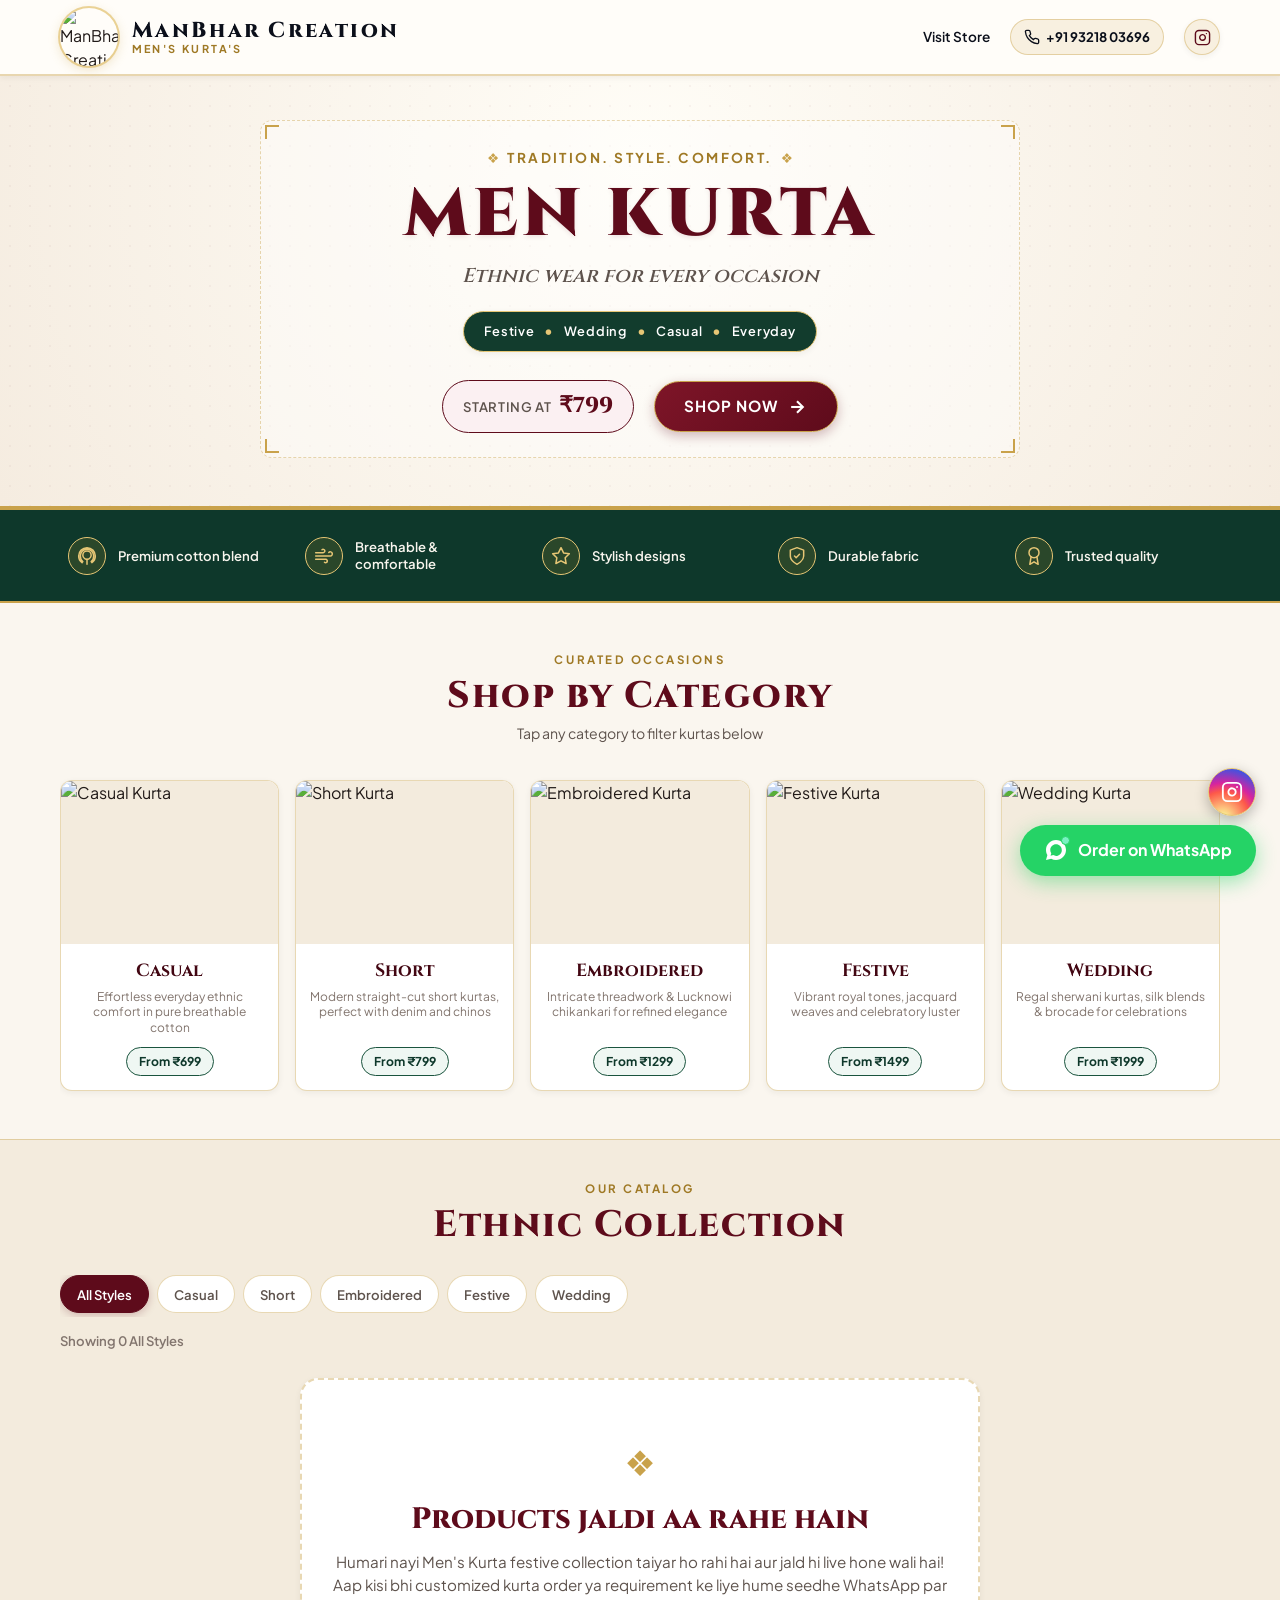
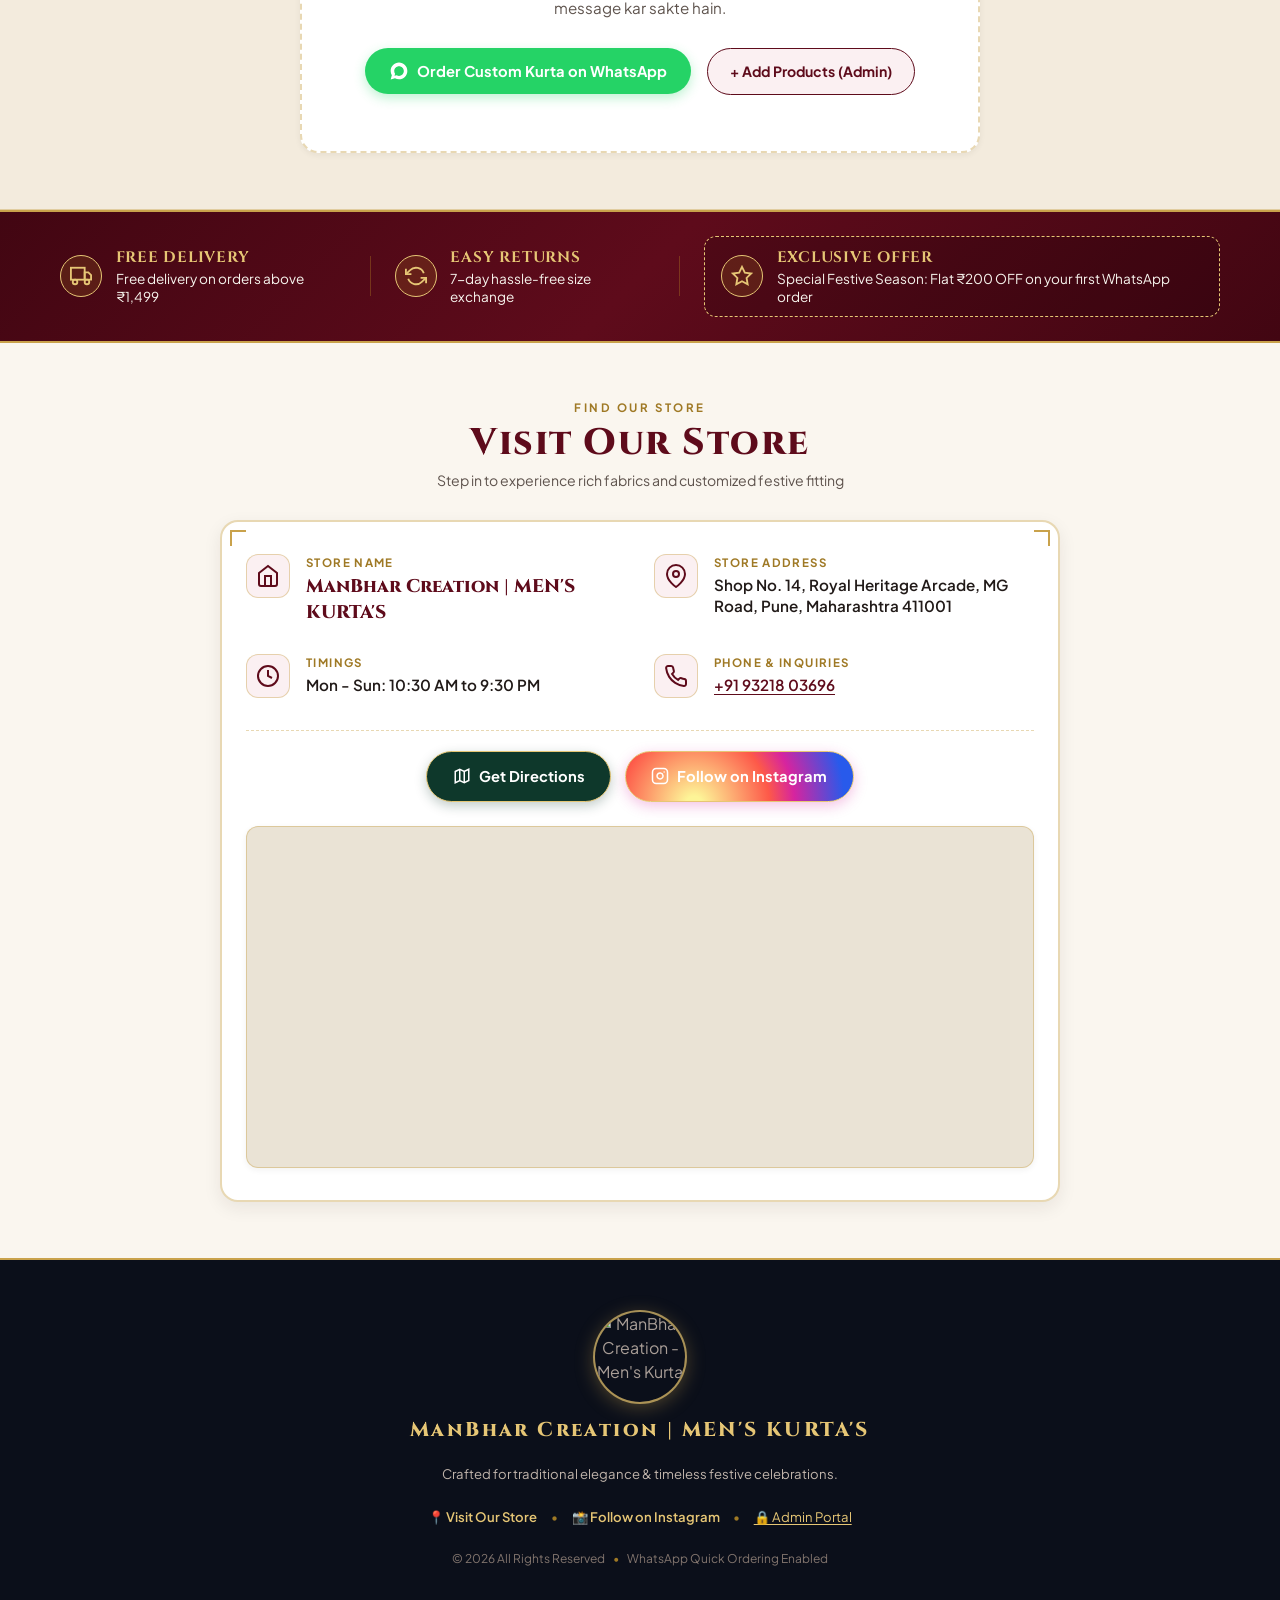
==== index.html @ 638886fd "Add files via upload" ====
<!DOCTYPE html>
<html lang="en">
<head>
  <meta charset="UTF-8">
  <meta name="viewport" content="width=device-width, initial-scale=1.0, maximum-scale=5.0">
  <meta name="description" content="Premium Men's Kurta & Ethnic Wear - Tradition, Style, and Comfort for festive, wedding, and casual occasions.">
  <meta name="theme-color" content="#0B0F1A">
  <title>ManBhar Creation | Men's Kurta's</title>

  <!-- Favicons -->
  <link rel="icon" type="image/png" sizes="32x32" href="assets/favicon-32x32.png">
  <link rel="icon" type="image/png" sizes="16x16" href="assets/favicon-16x16.png">
  <link rel="apple-touch-icon" sizes="180x180" href="assets/apple-touch-icon.png">
  <link rel="manifest" href="assets/site.webmanifest">

  <!-- Open Graph / WhatsApp / Facebook Share Preview -->
  <meta property="og:type" content="website">
  <meta property="og:title" content="ManBhar Creation | Men's Kurta's">
  <meta property="og:description" content="Premium Men's Kurta & Ethnic Wear Studio. Tradition, Style, and Comfort for festive, wedding, and casual celebrations. Direct WhatsApp Ordering!">
  <meta property="og:image" content="assets/og-image.jpg">
  <meta property="og:image:type" content="image/jpeg">
  <meta property="og:image:width" content="1200">
  <meta property="og:image:height" content="630">

  <!-- Twitter Card -->
  <meta name="twitter:card" content="summary_large_image">
  <meta name="twitter:title" content="ManBhar Creation | Men's Kurta's">
  <meta name="twitter:description" content="Premium Men's Kurta & Ethnic Wear Studio. Direct WhatsApp Ordering!">
  <meta name="twitter:image" content="assets/og-image.jpg">

  <!-- Google Fonts: Royal serif for headings, modern clean sans for body -->
  <link rel="preconnect" href="https://fonts.googleapis.com">
  <link rel="preconnect" href="https://fonts.gstatic.com" crossorigin>
  <link href="https://fonts.googleapis.com/css2?family=Cinzel:wght@600;700;800;900&family=Plus+Jakarta+Sans:wght@400;500;600;700&family=Rozha+One&display=swap" rel="stylesheet">

  <!-- Supabase Client SDK -->
  <script src="https://cdn.jsdelivr.net/npm/@supabase/supabase-js@2"></script>

  <link rel="stylesheet" href="style.css">
</head>
<body>

  <!-- TOP BRAND NAV BAR -->
  <header class="site-header" id="siteHeader">
    <div class="header-inner container">
      <a href="#" class="brand-identity" aria-label="ManBhar Creation - Men's Kurta Homepage">
        <picture class="brand-logo-picture">
          <source srcset="assets/logo@2x.png 2x, assets/logo.png 1x" type="image/png">
          <img 
            src="assets/logo.png" 
            srcset="assets/logo.png 1x, assets/logo@2x.png 2x" 
            alt="ManBhar Creation - Men's Kurta" 
            width="58" 
            height="58" 
            class="brand-logo header-logo" 
            loading="eager" 
          />
        </picture>
        <div class="brand-text-wrap">
          <span class="brand-title" id="navShopName">MANBHAR CREATION</span>
          <span class="brand-subtitle" id="navSubtitle">MEN'S KURTA'S</span>
        </div>
      </a>
      <div class="header-actions">
        <a id="headerVisitStoreBtn" href="https://maps.app.goo.gl/jEg8beEL2Htdr6rZ9" target="_blank" rel="noopener noreferrer" class="header-link">Visit Store</a>
        <a id="headerCallBtn" href="tel:+919321803696" class="header-btn-phone" aria-label="Call Store">
          <svg width="16" height="16" viewBox="0 0 24 24" fill="none" stroke="currentColor" stroke-width="2"><path d="M22 16.92v3a2 2 0 0 1-2.18 2 19.79 19.79 0 0 1-8.63-3.07 19.5 19.5 0 0 1-6-6 19.79 19.79 0 0 1-3.07-8.67A2 2 0 0 1 4.11 2h3a2 2 0 0 1 2 1.72 12.84 12.84 0 0 0 .7 2.81 2 2 0 0 1-.45 2.11L8.09 9.91a16 16 0 0 0 6 6l1.27-1.27a2 2 0 0 1 2.11-.45 12.84 12.84 0 0 0 2.81.7A2 2 0 0 1 22 16.92z"></path></svg>
          <span class="hide-mobile" id="navPhone">+91 93218 03696</span>
        </a>
        <a id="headerInstagramBtn" href="https://www.instagram.com/manbhar_creation" target="_blank" rel="noopener noreferrer" class="header-btn-social" aria-label="Follow ManBhar Creation on Instagram" title="Follow on Instagram">
          <svg width="17" height="17" viewBox="0 0 24 24" fill="none" stroke="currentColor" stroke-width="2" stroke-linecap="round" stroke-linejoin="round">
            <rect x="2" y="2" width="20" height="20" rx="5" ry="5"></rect>
            <path d="M16 11.37A4 4 0 1 1 12.63 8 4 4 0 0 1 16 11.37z"></path>
            <line x1="17.5" y1="6.5" x2="17.51" y2="6.5"></line>
          </svg>
        </a>
      </div>
    </div>
  </header>

  <main>
    <!-- 1. HERO SECTION -->
    <section class="hero-section" id="heroSection">
      <div class="hero-backdrop" id="heroBackdrop"></div>
      <div class="container hero-container">
        
        <div class="hero-badge-top">
          <span class="gold-ornament">❖</span>
          <span class="hero-tagline" id="heroTagline">Tradition. Style. Comfort.</span>
          <span class="gold-ornament">❖</span>
        </div>

        <h1 class="hero-title" id="heroTitle">MEN KURTA</h1>
        <p class="hero-subtitle" id="heroSubtitle">Ethnic wear for every occasion</p>

        <!-- Green strip -->
        <div class="hero-green-strip" id="heroOccasionsStrip">
          <span>Festive</span>
          <span class="bullet">•</span>
          <span>Wedding</span>
          <span class="bullet">•</span>
          <span>Casual</span>
          <span class="bullet">•</span>
          <span>Everyday</span>
        </div>

        <!-- Price Badge & CTA -->
        <div class="hero-cta-wrapper">
          <div class="price-pill-badge" id="heroBadge">
            <span class="badge-label">Starting at</span>
            <span class="badge-price" id="heroStartingPriceDisplay">₹799</span>
          </div>

          <a href="#products" class="btn-shop-now" id="heroCtaBtn">
            <span id="heroCtaBtnText">Shop Now</span>
            <svg width="20" height="20" viewBox="0 0 24 24" fill="none" stroke="currentColor" stroke-width="2.5"><line x1="5" y1="12" x2="19" y2="12"></line><polyline points="12 5 19 12 12 19"></polyline></svg>
          </a>
        </div>

        <!-- Subtle festive corner patterns -->
        <div class="hero-corner hero-corner-tl"></div>
        <div class="hero-corner hero-corner-tr"></div>
        <div class="hero-corner hero-corner-bl"></div>
        <div class="hero-corner hero-corner-br"></div>
      </div>
    </section>

    <!-- 2. TRUST STRIP (Dark green, 5 icons with short text) -->
    <section class="trust-strip">
      <div class="container trust-container" id="trustStripContainer">
        
        <div class="trust-item">
          <div class="trust-icon-box">
            <!-- Cotton blend icon -->
            <svg viewBox="0 0 24 24" fill="none" stroke="currentColor" stroke-width="1.8" stroke-linecap="round" stroke-linejoin="round">
              <path d="M12 2C6.48 2 2 6.48 2 12c0 3.31 1.61 6.24 4.09 8.04l.91-1.39C5.07 17.26 4 14.77 4 12c0-4.41 3.59-8 8-8s8 3.59 8 8c0 2.77-1.07 5.26-3 6.65l.91 1.39C20.39 18.24 22 15.31 22 12c0-5.52-4.48-10-10-10z"/>
              <path d="M12 6c-2.76 0-5 2.24-5 5 0 1.63.78 3.08 2 4 .5.38 1.13.67 1.8.84.4.1.8.16 1.2.16s.8-.06 1.2-.16c.67-.17 1.3-.46 1.8-.84 1.22-.92 2-2.37 2-4 0-2.76-2.24-5-5-5z"/>
              <path d="M12 16v6"/>
            </svg>
          </div>
          <span class="trust-text">Premium cotton blend</span>
        </div>

        <div class="trust-item">
          <div class="trust-icon-box">
            <!-- Breathable icon -->
            <svg viewBox="0 0 24 24" fill="none" stroke="currentColor" stroke-width="1.8" stroke-linecap="round" stroke-linejoin="round">
              <path d="M9.59 4.59A2 2 0 1 1 11 8H2m10.59 11.41A2 2 0 1 0 14 16H2m15.73-8.27A2.5 2.5 0 1 1 19.5 12H2"/>
            </svg>
          </div>
          <span class="trust-text">Breathable & comfortable</span>
        </div>

        <div class="trust-item">
          <div class="trust-icon-box">
            <!-- Stylish designs icon -->
            <svg viewBox="0 0 24 24" fill="none" stroke="currentColor" stroke-width="1.8" stroke-linecap="round" stroke-linejoin="round">
              <polygon points="12 2 15.09 8.26 22 9.27 17 14.14 18.18 21.02 12 17.77 5.82 21.02 7 14.14 2 9.27 8.91 8.26 12 2"></polygon>
            </svg>
          </div>
          <span class="trust-text">Stylish designs</span>
        </div>

        <div class="trust-item">
          <div class="trust-icon-box">
            <!-- Durable fabric icon -->
            <svg viewBox="0 0 24 24" fill="none" stroke="currentColor" stroke-width="1.8" stroke-linecap="round" stroke-linejoin="round">
              <path d="M12 22s8-4 8-10V5l-8-3-8 3v7c0 6 8 10 8 10z"></path>
              <polyline points="9 12 11 14 15 10"></polyline>
            </svg>
          </div>
          <span class="trust-text">Durable fabric</span>
        </div>

        <div class="trust-item">
          <div class="trust-icon-box">
            <!-- Trusted quality icon -->
            <svg viewBox="0 0 24 24" fill="none" stroke="currentColor" stroke-width="1.8" stroke-linecap="round" stroke-linejoin="round">
              <circle cx="12" cy="8" r="6"></circle>
              <path d="M15.477 12.89 17 22l-5-3-5 3 1.523-9.11"></path>
            </svg>
          </div>
          <span class="trust-text">Trusted quality</span>
        </div>

      </div>
    </section>

    <!-- 3. CATEGORY CARDS SECTION -->
    <section class="categories-section" id="categories">
      <div class="container">
        
        <div class="section-header">
          <span class="section-eyebrow">CURATED OCCASIONS</span>
          <h2 class="section-title">Shop by Category</h2>
          <p class="section-hint">Tap any category to filter kurtas below</p>
        </div>

        <!-- Scrollable cards container (mobile scroll-snap) -->
        <div class="categories-scroll-wrapper">
          <div class="categories-track" id="categoriesContainer">
            <!-- Rendered dynamically from SHOP_CONFIG.categories in app.js -->
          </div>
        </div>

        <!-- Scroll hint for small screens -->
        <div class="scroll-indicator-wrap hide-desktop">
          <span class="scroll-dot active"></span>
          <span class="scroll-dot"></span>
          <span class="scroll-dot"></span>
          <span class="scroll-hint-text">← Swipe to explore categories →</span>
        </div>

      </div>
    </section>

    <!-- 4. PRODUCT GRID SECTION -->
    <section class="products-section" id="products">
      <div class="container">
        
        <div class="section-header">
          <span class="section-eyebrow">OUR CATALOG</span>
          <h2 class="section-title">Ethnic Collection</h2>
        </div>

        <!-- Filter bar with active category indicator and reset button -->
        <div class="filter-controls-bar">
          <div class="filter-pill-list" id="categoryFilterPills">
            <button class="filter-pill active" data-category="all">All Styles</button>
            <button class="filter-pill" data-category="casual">Casual</button>
            <button class="filter-pill" data-category="short">Short</button>
            <button class="filter-pill" data-category="embroidered">Embroidered</button>
            <button class="filter-pill" data-category="festive">Festive</button>
            <button class="filter-pill" data-category="wedding">Wedding</button>
          </div>
          
          <div class="filter-status-row">
            <span class="filter-count" id="productCount">Showing 8 styles</span>
            <button class="btn-clear-filter" id="clearFilterBtn" style="display: none;">
              <span>Clear Filter</span>
              <svg width="14" height="14" viewBox="0 0 24 24" fill="none" stroke="currentColor" stroke-width="2"><line x1="18" y1="6" x2="6" y2="18"></line><line x1="6" y1="6" x2="18" y2="18"></line></svg>
            </button>
          </div>
        </div>

        <!-- Product Grid -->
        <div class="products-grid" id="productsGrid">
          <!-- Rendered dynamically from SHOP_CONFIG.products in app.js -->
        </div>

      </div>
    </section>

    <!-- 5. OFFER STRIP (Deep Maroon) -->
    <section class="offer-strip">
      <div class="container offer-container">
        <div class="offer-item">
          <div class="offer-icon">
            <svg width="22" height="22" viewBox="0 0 24 24" fill="none" stroke="currentColor" stroke-width="2"><rect x="1" y="3" width="15" height="13"></rect><polygon points="16 8 20 8 23 11 23 16 16 16 16 8"></polygon><circle cx="5.5" cy="18.5" r="2.5"></circle><circle cx="18.5" cy="18.5" r="2.5"></circle></svg>
          </div>
          <div class="offer-content">
            <span class="offer-title">Free Delivery</span>
            <span class="offer-desc" id="offerFreeDelivery">On selected orders</span>
          </div>
        </div>

        <div class="offer-divider"></div>

        <div class="offer-item">
          <div class="offer-icon">
            <svg width="22" height="22" viewBox="0 0 24 24" fill="none" stroke="currentColor" stroke-width="2"><polyline points="1 4 1 10 7 10"></polyline><polyline points="23 20 23 14 17 14"></polyline><path d="M20.49 9A9 9 0 0 0 5.64 5.64L1 10m22 4l-4.64 4.36A9 9 0 0 1 3.51 15"></path></svg>
          </div>
          <div class="offer-content">
            <span class="offer-title">Easy Returns</span>
            <span class="offer-desc" id="offerEasyReturns">7-day hassle-free exchange</span>
          </div>
        </div>

        <div class="offer-divider"></div>

        <div class="offer-item offer-custom-pill">
          <div class="offer-icon">
            <svg width="22" height="22" viewBox="0 0 24 24" fill="none" stroke="currentColor" stroke-width="2"><polygon points="12 2 15.09 8.26 22 9.27 17 14.14 18.18 21.02 12 17.77 5.82 21.02 7 14.14 2 9.27 8.91 8.26 12 2"></polygon></svg>
          </div>
          <div class="offer-content">
            <span class="offer-title">Exclusive Offer</span>
            <span class="offer-desc" id="offerCustom">Flat ₹200 OFF on your first WhatsApp order</span>
          </div>
        </div>
      </div>
    </section>

    <!-- 6. VISIT US / FIND OUR STORE SECTION -->
    <section class="visit-section" id="visit">
      <div class="container">
        
        <div class="section-header">
          <span class="section-eyebrow">FIND OUR STORE</span>
          <h2 class="section-title">Visit Our Store</h2>
          <p class="section-hint">Step in to experience rich fabrics and customized festive fitting</p>
        </div>

        <div class="visit-card">
          <div class="visit-header-pattern">
            <div class="pattern-corner top-left"></div>
            <div class="pattern-corner top-right"></div>
          </div>

          <div class="visit-grid">
            <div class="visit-detail-item" id="visitShopNameItem">
              <div class="visit-icon">
                <svg width="24" height="24" viewBox="0 0 24 24" fill="none" stroke="currentColor" stroke-width="2"><path d="M3 9l9-7 9 7v11a2 2 0 0 1-2 2H5a2 2 0 0 1-2-2z"></path><polyline points="9 22 9 12 15 12 15 22"></polyline></svg>
              </div>
              <div class="visit-info">
                <span class="visit-label">Store Name</span>
                <span class="visit-val highlight" id="visitShopName">ManBhar Creation | Men's Kurta's</span>
              </div>
            </div>

            <div class="visit-detail-item" id="visitAddressItem">
              <div class="visit-icon">
                <svg width="24" height="24" viewBox="0 0 24 24" fill="none" stroke="currentColor" stroke-width="2"><path d="M21 10c0 7-9 13-9 13s-9-6-9-13a9 9 0 0 1 18 0z"></path><circle cx="12" cy="10" r="3"></circle></svg>
              </div>
              <div class="visit-info">
                <span class="visit-label">Store Address</span>
                <span class="visit-val" id="visitAddress">Shop No. 14, Royal Heritage Arcade, MG Road, Pune, Maharashtra 411001</span>
              </div>
            </div>

            <div class="visit-detail-item" id="visitTimingsItem">
              <div class="visit-icon">
                <svg width="24" height="24" viewBox="0 0 24 24" fill="none" stroke="currentColor" stroke-width="2"><circle cx="12" cy="12" r="10"></circle><polyline points="12 6 12 12 16 14"></polyline></svg>
              </div>
              <div class="visit-info">
                <span class="visit-label">Timings</span>
                <span class="visit-val" id="visitTimings">Mon - Sun: 10:30 AM to 9:30 PM</span>
              </div>
            </div>

            <div class="visit-detail-item" id="visitPhoneItem">
              <div class="visit-icon">
                <svg width="24" height="24" viewBox="0 0 24 24" fill="none" stroke="currentColor" stroke-width="2"><path d="M22 16.92v3a2 2 0 0 1-2.18 2 19.79 19.79 0 0 1-8.63-3.07 19.5 19.5 0 0 1-6-6 19.79 19.79 0 0 1-3.07-8.67A2 2 0 0 1 4.11 2h3a2 2 0 0 1 2 1.72 12.84 12.84 0 0 0 .7 2.81 2 2 0 0 1-.45 2.11L8.09 9.91a16 16 0 0 0 6 6l1.27-1.27a2 2 0 0 1 2.11-.45 12.84 12.84 0 0 0 2.81.7A2 2 0 0 1 22 16.92z"></path></svg>
              </div>
              <div class="visit-info">
                <span class="visit-label">Phone & Inquiries</span>
                <a href="tel:+919321803696" class="visit-val phone-link" id="visitPhone">+91 93218 03696</a>
              </div>
            </div>
          </div>

          <!-- Action Buttons: Get Directions & Follow on Instagram -->
          <div class="visit-actions">
            <a href="https://maps.app.goo.gl/jEg8beEL2Htdr6rZ9" target="_blank" rel="noopener noreferrer" class="btn-maps" id="visitMapsBtn">
              <svg width="18" height="18" viewBox="0 0 24 24" fill="none" stroke="currentColor" stroke-width="2"><polygon points="3 6 9 3 15 6 21 3 21 18 15 21 9 18 3 21"></polygon><line x1="9" y1="3" x2="9" y2="18"></line><line x1="15" y1="6" x2="15" y2="21"></line></svg>
              <span>Get Directions</span>
            </a>

            <a href="https://www.instagram.com/manbhar_creation" target="_blank" rel="noopener noreferrer" class="btn-instagram" id="visitInstagramBtn">
              <svg width="18" height="18" viewBox="0 0 24 24" fill="none" stroke="currentColor" stroke-width="2" stroke-linecap="round" stroke-linejoin="round">
                <rect x="2" y="2" width="20" height="20" rx="5" ry="5"></rect>
                <path d="M16 11.37A4 4 0 1 1 12.63 8 4 4 0 0 1 16 11.37z"></path>
                <line x1="17.5" y1="6.5" x2="17.51" y2="6.5"></line>
              </svg>
              <span>Follow on Instagram</span>
            </a>
          </div>

          <!-- Embedded Google Map -->
          <div class="visit-map-wrapper" id="visitMapContainer">
            <iframe 
              id="visitMapIframe" 
              class="visit-map-iframe" 
              src="https://maps.google.com/maps?q=Shop%20No.%2014%2C%20Royal%20Heritage%20Arcade%2C%20MG%20Road%2C%20Pune%2C%20Maharashtra%20411001&t=&z=15&ie=UTF8&iwloc=&output=embed" 
              width="100%" 
              height="320" 
              style="border:0;" 
              allowfullscreen="" 
              loading="lazy" 
              referrerpolicy="no-referrer-when-downgrade"
              title="ManBhar Creation Store Location Map"
            ></iframe>
          </div>

        </div>

      </div>
    </section>
  </main>

  <!-- FOOTER -->
  <footer class="site-footer">
    <div class="container footer-content">
      <div class="footer-brand-wrap">
        <picture class="footer-logo-picture">
          <source srcset="assets/logo@2x.png 2x, assets/logo.png 1x" type="image/png">
          <img 
            src="assets/logo.png" 
            srcset="assets/logo.png 1x, assets/logo@2x.png 2x" 
            alt="ManBhar Creation - Men's Kurta" 
            width="90" 
            height="90" 
            class="brand-logo footer-logo" 
            loading="lazy" 
          />
        </picture>
        <span class="footer-shop-name" id="footerShopName">ManBhar Creation | Men's Kurta's</span>
      </div>
      <p class="footer-note" id="footerTagline">Crafted for traditional elegance & timeless festive celebrations.</p>
      
      <!-- Footer Quick Action Links -->
      <div class="footer-links-row">
        <a id="footerMapsLink" href="https://maps.app.goo.gl/jEg8beEL2Htdr6rZ9" target="_blank" rel="noopener noreferrer" class="footer-action-link">📍 Visit Our Store</a>
        <span class="footer-sep" id="footerSep1">•</span>
        <a id="footerInstagramLink" href="https://www.instagram.com/manbhar_creation" target="_blank" rel="noopener noreferrer" class="footer-action-link">📸 Follow on Instagram</a>
        <span class="footer-sep" id="footerSep2">•</span>
        <a href="admin.html" class="footer-admin-link">🔒 Admin Portal</a>
      </div>

      <div class="footer-bottom-line">
        <span>© <span id="currentYear">2026</span> All Rights Reserved</span>
        <span class="footer-sep">•</span>
        <span>WhatsApp Quick Ordering Enabled</span>
      </div>
    </div>
  </footer>

  <!-- MULTIPLE PHOTOS LIGHTBOX MODAL -->
  <div id="productLightbox" class="lightbox-overlay" aria-hidden="true" style="display: none;">
    <div class="lightbox-dialog">
      <button type="button" class="btn-lightbox-close" id="lightboxCloseBtn" aria-label="Close Lightbox">✕</button>
      
      <div class="lightbox-slider">
        <button type="button" class="lightbox-nav-btn prev" id="lightboxPrevBtn" aria-label="Previous Photo">❮</button>
        <div class="lightbox-img-wrap">
          <img src="" alt="Product Photo" id="lightboxImg" class="lightbox-img">
        </div>
        <button type="button" class="lightbox-nav-btn next" id="lightboxNextBtn" aria-label="Next Photo">❯</button>
      </div>

      <div class="lightbox-footer">
        <div class="lightbox-info">
          <h4 id="lightboxTitle" class="lightbox-title"></h4>
          <span id="lightboxPrice" class="lightbox-price"></span>
        </div>
        <div class="lightbox-counter" id="lightboxCounter">1 / 1</div>
      </div>

      <!-- Thumbnail Strip -->
      <div class="lightbox-thumbs-strip" id="lightboxThumbs"></div>
    </div>
  </div>

  <!-- FLOATING INSTAGRAM BUTTON (Positioned cleanly above WhatsApp on mobile & desktop) -->
  <a 
    href="https://www.instagram.com/manbhar_creation" 
    target="_blank" 
    rel="noopener noreferrer" 
    class="floating-instagram-btn" 
    id="floatingInstagramBtn" 
    aria-label="Follow ManBhar Creation on Instagram"
    title="Follow on Instagram"
  >
    <svg width="22" height="22" viewBox="0 0 24 24" fill="none" stroke="currentColor" stroke-width="2" stroke-linecap="round" stroke-linejoin="round">
      <rect x="2" y="2" width="20" height="20" rx="5" ry="5"></rect>
      <path d="M16 11.37A4 4 0 1 1 12.63 8 4 4 0 0 1 16 11.37z"></path>
      <line x1="17.5" y1="6.5" x2="17.51" y2="6.5"></line>
    </svg>
  </a>

  <!-- 7. STICKY "WHATSAPP" BUTTON AT BOTTOM ON MOBILE & DESKTOP FLOATER -->
  <div class="sticky-whatsapp-bar" id="stickyWhatsAppBar">
    <a href="#" class="sticky-whatsapp-btn" id="stickyWhatsAppBtn" target="_blank" rel="noopener noreferrer">
      <div class="whatsapp-icon-wrap">
        <svg viewBox="0 0 24 24" width="24" height="24" fill="currentColor">
          <path d="M12.031 6.172c-3.181 0-5.767 2.586-5.768 5.766-.001 1.298.38 2.27 1.019 3.287l-.711 2.598 2.669-.699c.969.529 1.836.78 2.791.78 3.181 0 5.767-2.586 5.768-5.766 0-3.18-2.587-5.766-5.768-5.766zm9.969 5.766c0 5.514-4.486 10-10 10-1.742 0-3.376-.447-4.802-1.229l-5.198 1.362 1.385-5.064c-.878-1.493-1.385-3.235-1.385-5.069 0-5.514 4.486-10 10-10s10 4.486 10 10z"/>
        </svg>
        <span class="online-indicator"></span>
      </div>
      <span class="whatsapp-label">Order on WhatsApp</span>
    </a>
  </div>

  <script src="app.js"></script>
</body>
</html>
---- style.css ----
/* ==========================================================================
   VIRAASAT - Premium Men's Kurta & Ethnic Wear
   Theme: Cream background, Royal Maroon headings, Dark Green bars, Gold accents
   ========================================================================== */

:root {
  /* Brand Palette from Logo */
  --brand-black: #0B0F1A;
  --brand-navy-dark: #070A12;
  --brand-navy-card: #121826;

  --gold-primary: #C9A24B;
  --gold-light: #E6C675;
  --gold-dark: #9F7925;
  --gold-tint: rgba(201, 162, 75, 0.14);
  --gold-border: rgba(201, 162, 75, 0.42);
  --gold-glow: rgba(201, 162, 75, 0.32);
  --gold-gradient: linear-gradient(135deg, #E6C675 0%, #C9A24B 50%, #9F7925 100%);

  /* Color Palette */
  --bg-cream: #FAF6EF;
  --bg-cream-light: #FFFDF9;
  --bg-cream-tint: #F3EBDD;
  --bg-card: #FFFFFF;
  
  --maroon-deep: #5E0B1B;
  --maroon-dark: #420612;
  --maroon-light: #7E1528;
  --maroon-surface: #FBF0F2;

  --green-dark: #0E382B;
  --green-bar: #123C2D;
  --green-light: #1A543E;
  --green-surface: #EFF7F3;

  --text-primary: #211A18;
  --text-secondary: #5E534D;
  --text-muted: #82756E;
  --text-inverse: #FFFFFF;

  --whatsapp-color: #25D366;
  --whatsapp-dark: #128C7E;

  /* Typography */
  --font-serif: 'Cinzel', 'Playfair Display', Georgia, serif;
  --font-accent: 'Rozha One', 'Cinzel', serif;
  --font-sans: 'Plus Jakarta Sans', system-ui, -apple-system, BlinkMacSystemFont, 'Segoe UI', Roboto, sans-serif;

  /* Spacing & Layout */
  --container-max: 1200px;
  --radius-sm: 6px;
  --radius-md: 12px;
  --radius-lg: 18px;
  --radius-full: 9999px;

  /* Elevation */
  --shadow-sm: 0 2px 6px rgba(33, 26, 24, 0.06);
  --shadow-md: 0 6px 18px rgba(33, 26, 24, 0.08);
  --shadow-lg: 0 12px 28px rgba(33, 26, 24, 0.12);
  --shadow-gold: 0 4px 16px rgba(197, 155, 39, 0.25);
}

/* Reset & Base */
*, *::before, *::after {
  box-sizing: border-box;
  margin: 0;
  padding: 0;
}

html {
  scroll-behavior: smooth;
  -webkit-text-size-adjust: 100%;
}

body {
  font-family: var(--font-sans);
  background-color: var(--bg-cream);
  color: var(--text-primary);
  line-height: 1.5;
  -webkit-font-smoothing: antialiased;
  -moz-osx-font-smoothing: grayscale;
  padding-bottom: 70px; /* Space for sticky WhatsApp bar on mobile */
}

@media (min-width: 768px) {
  body {
    padding-bottom: 0;
  }
}

img {
  max-width: 100%;
  height: auto;
  display: block;
}

button, a {
  font-family: inherit;
  color: inherit;
  text-decoration: none;
  cursor: pointer;
  touch-action: manipulation;
}

.container {
  width: 100%;
  max-width: var(--container-max);
  margin-left: auto;
  margin-right: auto;
  padding-left: 1.25rem;
  padding-right: 1.25rem;
}

/* Utilities */
.hide-desktop {
  display: block;
}
.hide-mobile {
  display: none;
}

@media (min-width: 768px) {
  .hide-desktop {
    display: none !important;
  }
  .hide-mobile {
    display: inline !important;
  }
}

/* ==========================================================================
   SITE HEADER
   ========================================================================== */
.site-header {
  background-color: rgba(255, 253, 249, 0.96);
  border-bottom: 2px solid var(--gold-border);
  position: sticky;
  top: 0;
  z-index: 50;
  box-shadow: var(--shadow-sm);
  backdrop-filter: blur(10px);
  transition: all 0.3s cubic-bezier(0.4, 0, 0.2, 1);
}

.site-header.scrolled {
  background-color: rgba(255, 253, 249, 0.98);
  box-shadow: 0 4px 16px rgba(11, 15, 26, 0.1), 0 1px 0 var(--gold-primary);
}

.header-inner {
  display: flex;
  align-items: center;
  justify-content: space-between;
  height: 62px;
  transition: height 0.3s cubic-bezier(0.4, 0, 0.2, 1);
}

.site-header.scrolled .header-inner {
  height: 52px;
}

@media (min-width: 768px) {
  .header-inner {
    height: 74px;
  }
  .site-header.scrolled .header-inner {
    height: 60px;
  }
}

.brand-identity {
  display: flex;
  align-items: center;
  gap: 0.65rem;
  text-decoration: none;
  min-width: 0;
}

@media (min-width: 768px) {
  .brand-identity {
    gap: 0.85rem;
  }
}

/* Brand Logo (Circular Badge with Gold Glow) */
.brand-logo-picture {
  display: flex;
  align-items: center;
  justify-content: center;
  flex-shrink: 0;
}

.brand-logo {
  border-radius: 50%;
  object-fit: contain;
  aspect-ratio: 1 / 1;
  display: block;
}

.header-logo {
  width: 44px;
  height: 44px;
  box-shadow: 0 2px 8px var(--gold-glow), 0 0 0 1.5px rgba(230, 198, 117, 0.6);
  transition: width 0.3s cubic-bezier(0.4, 0, 0.2, 1),
              height 0.3s cubic-bezier(0.4, 0, 0.2, 1),
              transform 0.25s ease,
              box-shadow 0.25s ease;
}

.site-header.scrolled .header-logo {
  width: 38px;
  height: 38px;
}

@media (min-width: 768px) {
  .header-logo {
    width: 58px;
    height: 58px;
    box-shadow: 0 3px 12px var(--gold-glow), 0 0 0 2px rgba(230, 198, 117, 0.7);
  }
  .site-header.scrolled .header-logo {
    width: 46px;
    height: 46px;
  }
}

.brand-identity:hover .header-logo {
  transform: scale(1.05);
  box-shadow: 0 4px 16px rgba(201, 162, 75, 0.55), 0 0 0 2.5px rgba(230, 198, 117, 0.95);
}

.brand-text-wrap {
  display: flex;
  flex-direction: column;
  line-height: 1.1;
  min-width: 0;
}

.brand-title {
  font-family: var(--font-serif);
  font-size: 1.05rem;
  font-weight: 800;
  letter-spacing: 0.08em;
  color: var(--brand-black);
  white-space: nowrap;
  transition: font-size 0.3s ease;
}

.site-header.scrolled .brand-title {
  font-size: 0.96rem;
}

@media (min-width: 768px) {
  .brand-title {
    font-size: 1.35rem;
    letter-spacing: 0.12em;
  }
  .site-header.scrolled .brand-title {
    font-size: 1.18rem;
  }
}

.brand-subtitle {
  font-size: 0.58rem;
  font-weight: 700;
  letter-spacing: 0.18em;
  color: var(--gold-dark);
  white-space: nowrap;
}

@media (min-width: 768px) {
  .brand-subtitle {
    font-size: 0.68rem;
    letter-spacing: 0.22em;
  }
}

.header-actions {
  display: flex;
  align-items: center;
  gap: 0.75rem;
}

@media (min-width: 768px) {
  .header-actions {
    gap: 1.25rem;
  }
}

.header-link {
  font-size: 0.85rem;
  font-weight: 600;
  color: var(--brand-black);
  transition: color 0.2s ease;
}

.header-link:hover {
  color: var(--gold-dark);
}

.header-btn-phone {
  display: flex;
  align-items: center;
  gap: 0.4rem;
  padding: 0.45rem 0.8rem;
  background-color: var(--gold-tint);
  border: 1px solid var(--gold-border);
  border-radius: var(--radius-full);
  color: var(--brand-black);
  font-size: 0.82rem;
  font-weight: 700;
  transition: all 0.2s ease;
}

.header-btn-phone:hover {
  background-color: var(--gold-primary);
  border-color: var(--gold-primary);
  color: #fff;
}

.header-btn-social {
  display: inline-flex;
  align-items: center;
  justify-content: center;
  width: 36px;
  height: 36px;
  border-radius: 50%;
  background: var(--gold-tint);
  border: 1px solid var(--gold-border);
  color: var(--maroon-deep);
  transition: all 0.2s ease;
  flex-shrink: 0;
  box-shadow: var(--shadow-sm);
}

.header-btn-social:hover {
  background: var(--maroon-deep);
  border-color: var(--gold-primary);
  color: #FFFFFF;
  transform: translateY(-1px);
  box-shadow: 0 4px 10px rgba(94, 11, 27, 0.25);
}

/* ==========================================================================
   1. HERO SECTION
   ========================================================================== */
.hero-section {
  position: relative;
  background: radial-gradient(circle at 50% 20%, #FFFDF7 0%, #F5ECE0 100%);
  border-bottom: 3px solid var(--gold-primary);
  padding: 2.75rem 1rem 3rem 1rem;
  overflow: hidden;
  text-align: center;
  transition: background 0.3s ease;
}

.hero-section.has-custom-bg {
  background-size: cover;
  background-position: center;
  background-repeat: no-repeat;
}

.hero-section.has-custom-bg .hero-container {
  background: rgba(255, 253, 248, 0.92);
  backdrop-filter: blur(8px);
  box-shadow: 0 12px 36px rgba(11, 15, 26, 0.16);
}

.hero-backdrop {
  position: absolute;
  top: 0;
  left: 0;
  right: 0;
  bottom: 0;
  opacity: 0.04;
  background-image: radial-gradient(var(--maroon-deep) 1px, transparent 1px);
  background-size: 20px 20px;
  pointer-events: none;
}

.hero-container {
  position: relative;
  max-width: 760px;
  margin: 0 auto;
  padding: 1.5rem 1rem;
  border: 1px dashed var(--gold-border);
  border-radius: var(--radius-md);
  background: rgba(255, 255, 255, 0.4);
}

/* Traditional Corner Ornaments */
.hero-corner {
  position: absolute;
  width: 14px;
  height: 14px;
  border-color: var(--gold-primary);
  border-style: solid;
}
.hero-corner-tl { top: 4px; left: 4px; border-width: 2px 0 0 2px; }
.hero-corner-tr { top: 4px; right: 4px; border-width: 2px 2px 0 0; }
.hero-corner-bl { bottom: 4px; left: 4px; border-width: 0 0 2px 2px; }
.hero-corner-br { bottom: 4px; right: 4px; border-width: 0 2px 2px 0; }

.hero-badge-top {
  display: inline-flex;
  align-items: center;
  gap: 0.5rem;
  margin-bottom: 0.75rem;
}

.gold-ornament {
  color: var(--gold-primary);
  font-size: 0.85rem;
}

.hero-tagline {
  font-family: var(--font-sans);
  font-size: 0.85rem;
  font-weight: 700;
  letter-spacing: 0.18em;
  text-transform: uppercase;
  color: var(--gold-dark);
}

.hero-title {
  font-family: var(--font-serif);
  font-size: clamp(2.4rem, 8vw, 4.2rem);
  font-weight: 900;
  letter-spacing: 0.06em;
  color: var(--maroon-deep);
  line-height: 1.05;
  margin-bottom: 0.6rem;
  text-shadow: 0 2px 4px rgba(94, 11, 27, 0.1);
}

.hero-subtitle {
  font-family: var(--font-serif);
  font-size: clamp(1rem, 3vw, 1.25rem);
  font-style: italic;
  font-weight: 600;
  color: var(--text-secondary);
  margin-bottom: 1.25rem;
}

/* Dark Green Strip in Hero */
.hero-green-strip {
  display: inline-flex;
  flex-wrap: wrap;
  justify-content: center;
  align-items: center;
  gap: 0.4rem 0.6rem;
  background-color: var(--green-bar);
  color: #FFFFFF;
  padding: 0.55rem 1.25rem;
  border-radius: var(--radius-full);
  font-size: 0.8rem;
  font-weight: 600;
  letter-spacing: 0.06em;
  border: 1px solid var(--gold-light);
  box-shadow: var(--shadow-sm);
  margin-bottom: 1.75rem;
}

.hero-green-strip .bullet {
  color: var(--gold-light);
  font-size: 0.9rem;
}

.hero-cta-wrapper {
  display: flex;
  flex-direction: column;
  align-items: center;
  justify-content: center;
  gap: 1rem;
}

@media (min-width: 480px) {
  .hero-cta-wrapper {
    flex-direction: row;
    gap: 1.25rem;
  }
}

.price-pill-badge {
  display: inline-flex;
  align-items: baseline;
  gap: 0.45rem;
  background: var(--maroon-surface);
  border: 1.5px solid var(--maroon-deep);
  padding: 0.6rem 1.25rem;
  border-radius: var(--radius-full);
}

.badge-label {
  font-size: 0.82rem;
  font-weight: 600;
  color: var(--text-secondary);
  text-transform: uppercase;
  letter-spacing: 0.05em;
}

.badge-price {
  font-family: var(--font-serif);
  font-size: 1.35rem;
  font-weight: 800;
  color: var(--maroon-deep);
}

.btn-shop-now {
  display: inline-flex;
  align-items: center;
  justify-content: center;
  gap: 0.6rem;
  background: linear-gradient(135deg, var(--maroon-light) 0%, var(--maroon-deep) 100%);
  color: #FFFFFF;
  padding: 0.8rem 1.85rem;
  border-radius: var(--radius-full);
  font-size: 0.95rem;
  font-weight: 700;
  letter-spacing: 0.06em;
  text-transform: uppercase;
  border: 1px solid var(--gold-primary);
  box-shadow: 0 4px 12px rgba(94, 11, 27, 0.28);
  min-height: 48px;
  transition: all 0.25s ease;
}

.btn-shop-now:hover, .btn-shop-now:active {
  transform: translateY(-2px);
  background: linear-gradient(135deg, var(--maroon-deep) 0%, var(--maroon-dark) 100%);
  box-shadow: 0 6px 16px rgba(94, 11, 27, 0.4);
}

/* ==========================================================================
   2. TRUST STRIP (Dark green, 5 icons with short text)
   ========================================================================== */
.trust-strip {
  background-color: var(--green-dark);
  color: #FFFFFF;
  padding: 1.25rem 0.75rem;
  border-top: 1px solid var(--gold-primary);
  border-bottom: 2px solid var(--gold-primary);
}

.trust-container {
  display: grid;
  grid-template-columns: repeat(2, 1fr);
  gap: 1rem 0.75rem;
}

@media (min-width: 600px) {
  .trust-container {
    grid-template-columns: repeat(3, 1fr);
  }
}

@media (min-width: 900px) {
  .trust-container {
    grid-template-columns: repeat(5, 1fr);
    gap: 1.5rem;
  }
}

.trust-item {
  display: flex;
  align-items: center;
  gap: 0.75rem;
  padding: 0.4rem 0.5rem;
}

.trust-icon-box {
  flex-shrink: 0;
  width: 38px;
  height: 38px;
  border-radius: var(--radius-full);
  background: rgba(197, 155, 39, 0.15);
  border: 1px solid var(--gold-light);
  display: flex;
  align-items: center;
  justify-content: center;
  color: var(--gold-light);
}

.trust-icon-box svg {
  width: 20px;
  height: 20px;
}

.trust-text {
  font-size: 0.82rem;
  font-weight: 600;
  line-height: 1.25;
  color: #F8F5EE;
}

/* ==========================================================================
   COMMON SECTION HEADERS
   ========================================================================== */
.section-header {
  text-align: center;
  margin-bottom: 1.75rem;
}

.section-eyebrow {
  display: block;
  font-size: 0.72rem;
  font-weight: 700;
  letter-spacing: 0.22em;
  color: var(--gold-dark);
  text-transform: uppercase;
  margin-bottom: 0.35rem;
}

.section-title {
  font-family: var(--font-serif);
  font-size: clamp(1.6rem, 5vw, 2.3rem);
  font-weight: 800;
  color: var(--maroon-deep);
  letter-spacing: 0.04em;
  line-height: 1.2;
}

.section-hint {
  font-size: 0.88rem;
  color: var(--text-secondary);
  margin-top: 0.3rem;
}

/* ==========================================================================
   3. CATEGORY CARDS SECTION
   ========================================================================== */
.categories-section {
  padding: 3rem 0 2rem 0;
}

.categories-scroll-wrapper {
  position: relative;
  width: 100%;
  overflow: hidden;
}

.categories-track {
  display: flex;
  gap: 1rem;
  overflow-x: auto;
  scroll-snap-type: x mandatory;
  -webkit-overflow-scrolling: touch;
  padding: 0.5rem 1.25rem 1.5rem 1.25rem;
  scrollbar-width: none; /* Firefox */
}

.categories-track::-webkit-scrollbar {
  display: none; /* Chrome, Safari */
}

.category-card {
  flex: 0 0 230px;
  scroll-snap-align: start;
  background: var(--bg-card);
  border: 1.5px solid var(--gold-border);
  border-radius: var(--radius-md);
  overflow: hidden;
  box-shadow: var(--shadow-sm);
  transition: all 0.25s cubic-bezier(0.2, 0.8, 0.2, 1);
  cursor: pointer;
  display: flex;
  flex-direction: column;
  position: relative;
}

@media (min-width: 1024px) {
  .categories-track {
    display: grid;
    grid-template-columns: repeat(5, 1fr);
    padding: 0.5rem 0 1rem 0;
  }
  .category-card {
    flex: initial;
  }
}

.category-card:hover {
  transform: translateY(-4px);
  box-shadow: var(--shadow-md);
  border-color: var(--gold-primary);
}

.category-card.active-category {
  border-color: var(--maroon-deep);
  box-shadow: 0 0 0 2px var(--maroon-deep), var(--shadow-md);
}

.category-card.active-category .category-name {
  color: var(--maroon-deep);
}

.category-card.active-category::after {
  content: "ACTIVE FILTER";
  position: absolute;
  top: 8px;
  left: 8px;
  background: var(--maroon-deep);
  color: #fff;
  font-size: 0.62rem;
  font-weight: 700;
  letter-spacing: 0.08em;
  padding: 2px 6px;
  border-radius: 4px;
}

.category-img-wrap {
  width: 100%;
  aspect-ratio: 4 / 3;
  overflow: hidden;
  background: var(--bg-cream-tint);
  position: relative;
}

.category-img {
  width: 100%;
  height: 100%;
  object-fit: cover;
  transition: transform 0.4s ease;
}

.category-card:hover .category-img {
  transform: scale(1.06);
}

.category-body {
  padding: 0.9rem 0.85rem;
  display: flex;
  flex-direction: column;
  flex-grow: 1;
  text-align: center;
}

.category-name {
  font-family: var(--font-serif);
  font-size: 1.1rem;
  font-weight: 700;
  color: var(--maroon-dark);
  margin-bottom: 0.25rem;
}

.category-tagline {
  font-size: 0.75rem;
  color: var(--text-muted);
  margin-bottom: 0.75rem;
  line-height: 1.3;
  flex-grow: 1;
}

.category-price-tag {
  align-self: center;
  background: var(--green-surface);
  color: var(--green-dark);
  border: 1px solid var(--green-light);
  font-size: 0.76rem;
  font-weight: 700;
  padding: 0.25rem 0.75rem;
  border-radius: var(--radius-full);
}

.scroll-indicator-wrap {
  display: flex;
  align-items: center;
  justify-content: center;
  gap: 0.4rem;
  margin-top: -0.25rem;
  margin-bottom: 1.5rem;
}

.scroll-hint-text {
  font-size: 0.75rem;
  font-weight: 600;
  color: var(--gold-dark);
}

/* ==========================================================================
   4. PRODUCT GRID SECTION
   ========================================================================== */
.products-section {
  padding: 2.5rem 0 3.5rem 0;
  background-color: var(--bg-cream-tint);
  border-top: 1px solid var(--gold-border);
  border-bottom: 1px solid var(--gold-border);
}

.filter-controls-bar {
  display: flex;
  flex-direction: column;
  gap: 0.85rem;
  margin-bottom: 1.75rem;
}

.filter-pill-list {
  display: flex;
  gap: 0.5rem;
  overflow-x: auto;
  padding-bottom: 0.25rem;
  scrollbar-width: none;
}

.filter-pill-list::-webkit-scrollbar {
  display: none;
}

.filter-pill {
  flex-shrink: 0;
  background: var(--bg-card);
  border: 1.5px solid var(--gold-border);
  color: var(--text-secondary);
  padding: 0.45rem 1rem;
  border-radius: var(--radius-full);
  font-size: 0.82rem;
  font-weight: 600;
  transition: all 0.2s ease;
  min-height: 38px;
}

.filter-pill:hover {
  border-color: var(--maroon-deep);
  color: var(--maroon-deep);
}

.filter-pill.active {
  background: var(--maroon-deep);
  border-color: var(--maroon-deep);
  color: #FFFFFF;
  box-shadow: 0 2px 8px rgba(94, 11, 27, 0.25);
}

.filter-status-row {
  display: flex;
  align-items: center;
  justify-content: space-between;
}

.filter-count {
  font-size: 0.82rem;
  font-weight: 600;
  color: var(--text-muted);
}

.btn-clear-filter {
  display: inline-flex;
  align-items: center;
  gap: 0.35rem;
  background: transparent;
  border: none;
  color: var(--maroon-deep);
  font-size: 0.8rem;
  font-weight: 700;
  padding: 0.25rem 0.5rem;
}

.btn-clear-filter:hover {
  text-decoration: underline;
}

/* Products Grid */
.products-grid {
  display: grid;
  grid-template-columns: 1fr;
  gap: 1.25rem;
}

@media (min-width: 540px) {
  .products-grid {
    grid-template-columns: repeat(2, 1fr);
    gap: 1.25rem;
  }
}

@media (min-width: 900px) {
  .products-grid {
    grid-template-columns: repeat(3, 1fr);
    gap: 1.5rem;
  }
}

@media (min-width: 1140px) {
  .products-grid {
    grid-template-columns: repeat(4, 1fr);
    gap: 1.5rem;
  }
}

/* Product Card */
.product-card {
  background: var(--bg-card);
  border: 1px solid var(--gold-border);
  border-radius: var(--radius-md);
  overflow: hidden;
  box-shadow: var(--shadow-sm);
  display: flex;
  flex-direction: column;
  transition: transform 0.25s ease, box-shadow 0.25s ease;
}

.product-card:hover {
  transform: translateY(-4px);
  box-shadow: var(--shadow-lg);
  border-color: var(--gold-primary);
}

.product-img-wrap {
  position: relative;
  width: 100%;
  aspect-ratio: 3 / 4;
  overflow: hidden;
  background-color: var(--bg-cream-tint);
}

.product-img {
  width: 100%;
  height: 100%;
  object-fit: cover;
  transition: transform 0.5s ease;
}

.product-card:hover .product-img {
  transform: scale(1.05);
}

.product-badge {
  position: absolute;
  top: 10px;
  left: 10px;
  background: var(--green-dark);
  color: #FFFFFF;
  border: 1px solid var(--gold-light);
  font-size: 0.68rem;
  font-weight: 700;
  letter-spacing: 0.05em;
  padding: 0.2rem 0.6rem;
  border-radius: var(--radius-full);
}

.product-card-body {
  padding: 1rem;
  display: flex;
  flex-direction: column;
  flex-grow: 1;
}

.product-category-tag {
  font-size: 0.68rem;
  font-weight: 700;
  text-transform: uppercase;
  letter-spacing: 0.1em;
  color: var(--gold-dark);
  margin-bottom: 0.2rem;
}

.product-title {
  font-family: var(--font-serif);
  font-size: 1.05rem;
  font-weight: 700;
  color: var(--text-primary);
  line-height: 1.25;
  margin-bottom: 0.5rem;
  min-height: 2.5rem; /* Helps align buttons across cards */
}

.product-price-row {
  display: flex;
  align-items: baseline;
  gap: 0.5rem;
  margin-bottom: 0.85rem;
}

.product-price {
  font-family: var(--font-serif);
  font-size: 1.25rem;
  font-weight: 800;
  color: var(--maroon-deep);
}

.product-original-price {
  font-size: 0.85rem;
  color: var(--text-muted);
  text-decoration: line-through;
}

/* Size Selector Pills */
.product-size-section {
  margin-bottom: 1rem;
}

.size-label-row {
  display: flex;
  justify-content: space-between;
  font-size: 0.72rem;
  font-weight: 600;
  color: var(--text-muted);
  margin-bottom: 0.35rem;
}

.size-selected-val {
  color: var(--maroon-deep);
  font-weight: 700;
}

.size-pill-group {
  display: flex;
  flex-wrap: wrap;
  gap: 0.35rem;
}

.size-btn {
  min-width: 32px;
  height: 32px;
  padding: 0 0.35rem;
  border-radius: 4px;
  border: 1px solid #D5C8B8;
  background: #FFFDF9;
  font-size: 0.75rem;
  font-weight: 700;
  color: var(--text-secondary);
  display: inline-flex;
  align-items: center;
  justify-content: center;
  transition: all 0.15s ease;
}

.size-btn:hover {
  border-color: var(--maroon-deep);
  color: var(--maroon-deep);
}

.size-btn.active {
  background: var(--maroon-deep);
  border-color: var(--maroon-deep);
  color: #FFFFFF;
}

/* WhatsApp Order Button */
.btn-whatsapp-order {
  display: inline-flex;
  align-items: center;
  justify-content: center;
  gap: 0.5rem;
  width: 100%;
  min-height: 44px;
  padding: 0.65rem 1rem;
  background-color: var(--whatsapp-color);
  color: #FFFFFF;
  border: none;
  border-radius: var(--radius-sm);
  font-size: 0.88rem;
  font-weight: 700;
  letter-spacing: 0.02em;
  box-shadow: 0 2px 8px rgba(37, 211, 102, 0.28);
  transition: all 0.2s ease;
  margin-top: auto;
}

.btn-whatsapp-order:hover, .btn-whatsapp-order:active {
  background-color: #20bd5a;
  transform: translateY(-1px);
  box-shadow: 0 4px 12px rgba(37, 211, 102, 0.4);
}

.btn-whatsapp-order svg {
  flex-shrink: 0;
  fill: currentColor;
}

/* ==========================================================================
   5. OFFER STRIP (Deep Maroon)
   ========================================================================== */
.offer-strip {
  background: linear-gradient(135deg, var(--maroon-dark) 0%, var(--maroon-deep) 50%, var(--maroon-dark) 100%);
  color: #FFFFFF;
  padding: 1.5rem 1rem;
  border-top: 2px solid var(--gold-primary);
  border-bottom: 2px solid var(--gold-primary);
}

.offer-container {
  display: flex;
  flex-direction: column;
  gap: 1.25rem;
  align-items: center;
  text-align: center;
}

@media (min-width: 820px) {
  .offer-container {
    flex-direction: row;
    justify-content: space-between;
    text-align: left;
    gap: 1.5rem;
  }
}

.offer-item {
  display: flex;
  align-items: center;
  gap: 0.85rem;
}

.offer-icon {
  flex-shrink: 0;
  width: 42px;
  height: 42px;
  border-radius: var(--radius-full);
  background: rgba(197, 155, 39, 0.15);
  border: 1px solid var(--gold-light);
  display: flex;
  align-items: center;
  justify-content: center;
  color: var(--gold-light);
}

.offer-content {
  display: flex;
  flex-direction: column;
}

.offer-title {
  font-family: var(--font-serif);
  font-size: 0.95rem;
  font-weight: 700;
  color: var(--gold-light);
  letter-spacing: 0.05em;
  text-transform: uppercase;
}

.offer-desc {
  font-size: 0.85rem;
  color: #F8F5EE;
  line-height: 1.3;
}

.offer-divider {
  display: none;
  width: 1px;
  height: 40px;
  background-color: rgba(197, 155, 39, 0.3);
}

@media (min-width: 820px) {
  .offer-divider {
    display: block;
  }
}

.offer-custom-pill {
  background: rgba(0, 0, 0, 0.15);
  padding: 0.65rem 1rem;
  border-radius: var(--radius-md);
  border: 1px dashed var(--gold-light);
}

/* ==========================================================================
   6. VISIT US SECTION
   ========================================================================== */
.visit-section {
  padding: 3.5rem 0 3.5rem 0;
}

.visit-card {
  position: relative;
  background: var(--bg-card);
  border: 2px solid var(--gold-border);
  border-radius: var(--radius-lg);
  padding: 2rem 1.5rem;
  box-shadow: var(--shadow-md);
  max-width: 840px;
  margin: 0 auto;
}

.visit-header-pattern {
  position: relative;
}

.pattern-corner {
  position: absolute;
  width: 16px;
  height: 16px;
  border-color: var(--gold-primary);
  border-style: solid;
}
.pattern-corner.top-left { top: -24px; left: -16px; border-width: 2px 0 0 2px; }
.pattern-corner.top-right { top: -24px; right: -16px; border-width: 2px 2px 0 0; }

.visit-grid {
  display: grid;
  grid-template-columns: 1fr;
  gap: 1.5rem;
  margin-bottom: 2rem;
}

@media (min-width: 640px) {
  .visit-grid {
    grid-template-columns: repeat(2, 1fr);
    gap: 1.75rem;
  }
}

.visit-detail-item {
  display: flex;
  align-items: flex-start;
  gap: 1rem;
}

.visit-icon {
  flex-shrink: 0;
  width: 44px;
  height: 44px;
  border-radius: var(--radius-md);
  background: var(--maroon-surface);
  border: 1px solid var(--gold-border);
  color: var(--maroon-deep);
  display: flex;
  align-items: center;
  justify-content: center;
}

.visit-info {
  display: flex;
  flex-direction: column;
}

.visit-label {
  font-size: 0.72rem;
  font-weight: 700;
  text-transform: uppercase;
  letter-spacing: 0.12em;
  color: var(--gold-dark);
  margin-bottom: 0.2rem;
}

.visit-val {
  font-size: 0.95rem;
  font-weight: 600;
  color: var(--text-primary);
  line-height: 1.4;
}

.visit-val.highlight {
  font-family: var(--font-serif);
  font-size: 1.15rem;
  font-weight: 800;
  color: var(--maroon-deep);
}

.visit-val.phone-link {
  color: var(--maroon-deep);
  text-decoration: underline;
  text-underline-offset: 3px;
}

.visit-val.phone-link:hover {
  color: var(--green-dark);
}

.visit-actions {
  display: flex;
  flex-wrap: wrap;
  align-items: center;
  justify-content: center;
  gap: 0.85rem;
  padding-top: 1.25rem;
  border-top: 1px dashed var(--gold-border);
}

.btn-maps {
  display: inline-flex;
  align-items: center;
  justify-content: center;
  gap: 0.5rem;
  background-color: var(--green-dark);
  color: #FFFFFF;
  padding: 0.85rem 1.6rem;
  border-radius: var(--radius-full);
  font-size: 0.92rem;
  font-weight: 700;
  border: 1px solid var(--gold-light);
  box-shadow: 0 4px 12px rgba(14, 56, 43, 0.25);
  min-height: 48px;
  transition: all 0.2s ease;
}

.btn-maps:hover, .btn-maps:active {
  background-color: var(--green-light);
  transform: translateY(-2px);
  box-shadow: 0 6px 16px rgba(14, 56, 43, 0.35);
  color: #FFFFFF;
}

.btn-instagram {
  display: inline-flex;
  align-items: center;
  justify-content: center;
  gap: 0.5rem;
  background: radial-gradient(circle at 30% 107%, #fdf497 0%, #fdf497 5%, #fd5949 45%, #d6249f 60%, #285AEB 90%);
  color: #FFFFFF;
  padding: 0.85rem 1.6rem;
  border-radius: var(--radius-full);
  font-size: 0.92rem;
  font-weight: 700;
  border: 1px solid var(--gold-light);
  box-shadow: 0 4px 14px rgba(214, 36, 159, 0.28);
  min-height: 48px;
  transition: all 0.2s ease;
}

.btn-instagram:hover, .btn-instagram:active {
  transform: translateY(-2px);
  box-shadow: 0 6px 18px rgba(214, 36, 159, 0.42);
  color: #FFFFFF;
}

/* Embedded Google Map */
.visit-map-wrapper {
  margin-top: 1.5rem;
  width: 100%;
  border-radius: var(--radius-md);
  overflow: hidden;
  border: 1.5px solid var(--gold-border);
  box-shadow: var(--shadow-sm);
  background: #EAE3D5;
}

.visit-map-iframe {
  display: block;
  width: 100%;
  height: 280px;
  border: none;
}

@media (min-width: 768px) {
  .visit-map-iframe {
    height: 340px;
  }
}

/* ==========================================================================
   FOOTER
   ========================================================================== */
.site-footer {
  background-color: var(--brand-black);
  color: #A99E97;
  padding: 3.25rem 1rem 2.5rem 1rem;
  text-align: center;
  border-top: 2px solid var(--gold-primary);
}

.footer-content {
  display: flex;
  flex-direction: column;
  align-items: center;
  gap: 1.15rem;
}

.footer-brand-wrap {
  display: flex;
  flex-direction: column;
  align-items: center;
  gap: 0.85rem;
}

.footer-logo-picture {
  display: flex;
  align-items: center;
  justify-content: center;
}

.footer-logo {
  width: 90px;
  height: 90px;
  box-shadow: 0 4px 20px rgba(201, 162, 75, 0.4), 0 0 0 2px rgba(230, 198, 117, 0.7);
  transition: transform 0.3s ease, box-shadow 0.3s ease;
}

.footer-logo:hover {
  transform: scale(1.06);
  box-shadow: 0 6px 24px rgba(201, 162, 75, 0.6), 0 0 0 2.5px rgba(230, 198, 117, 0.95);
}

.footer-shop-name {
  font-family: var(--font-serif);
  font-size: 1.25rem;
  font-weight: 800;
  letter-spacing: 0.12em;
  color: var(--gold-light);
}

.footer-note {
  font-size: 0.82rem;
  color: #C1B5AC;
  max-width: 440px;
}

.footer-links-row {
  display: flex;
  flex-wrap: wrap;
  align-items: center;
  justify-content: center;
  gap: 0.5rem 0.85rem;
  font-size: 0.82rem;
  margin-top: 0.35rem;
}

.footer-action-link {
  color: var(--gold-light);
  font-weight: 600;
  text-decoration: none;
  transition: all 0.2s ease;
  display: inline-flex;
  align-items: center;
  gap: 0.3rem;
}

.footer-action-link:hover {
  color: #FFFFFF;
  text-decoration: underline;
  text-underline-offset: 3px;
}

.footer-bottom-line {
  display: flex;
  flex-wrap: wrap;
  justify-content: center;
  gap: 0.5rem;
  font-size: 0.75rem;
  color: #82756E;
  margin-top: 0.25rem;
}

.footer-sep {
  color: var(--gold-dark);
}

/* ==========================================================================
   FLOATING INSTAGRAM & STICKY "WHATSAPP" BUTTONS
   ========================================================================== */
.floating-instagram-btn {
  position: fixed;
  right: 16px;
  bottom: 74px; /* Perfectly sits above the mobile sticky WhatsApp bar (height ~58px) */
  width: 44px;
  height: 44px;
  border-radius: 50%;
  background: radial-gradient(circle at 30% 107%, #fdf497 0%, #fdf497 5%, #fd5949 45%, #d6249f 60%, #285AEB 90%);
  color: #FFFFFF;
  display: flex;
  align-items: center;
  justify-content: center;
  box-shadow: 0 4px 14px rgba(0, 0, 0, 0.28);
  border: 1.5px solid var(--gold-light);
  z-index: 998;
  transition: all 0.25s cubic-bezier(0.2, 0.8, 0.2, 1);
  text-decoration: none;
}

.floating-instagram-btn:hover {
  transform: scale(1.1) translateY(-2px);
  box-shadow: 0 6px 18px rgba(214, 36, 159, 0.45);
  color: #FFFFFF;
}

@media (min-width: 768px) {
  .floating-instagram-btn {
    right: 1.5rem;
    bottom: 84px; /* Sits directly above desktop floating WhatsApp button */
    width: 48px;
    height: 48px;
  }
}

.sticky-whatsapp-bar {
  position: fixed;
  bottom: 0;
  left: 0;
  right: 0;
  background: rgba(255, 255, 255, 0.96);
  backdrop-filter: blur(10px);
  border-top: 1.5px solid var(--gold-border);
  padding: 0.65rem 1rem calc(0.65rem + env(safe-area-inset-bottom, 0px));
  z-index: 999;
  box-shadow: 0 -4px 16px rgba(0, 0, 0, 0.08);
}

.sticky-whatsapp-btn {
  display: flex;
  align-items: center;
  justify-content: center;
  gap: 0.65rem;
  background-color: var(--whatsapp-color);
  color: #FFFFFF;
  padding: 0.75rem 1.5rem;
  border-radius: var(--radius-full);
  font-size: 1rem;
  font-weight: 700;
  min-height: 48px;
  box-shadow: 0 4px 14px rgba(37, 211, 102, 0.35);
  transition: all 0.2s ease;
}

.sticky-whatsapp-btn:hover, .sticky-whatsapp-btn:active {
  background-color: #20bd5a;
  transform: translateY(-2px);
}

.whatsapp-icon-wrap {
  position: relative;
  display: flex;
  align-items: center;
}

.online-indicator {
  position: absolute;
  top: -2px;
  right: -2px;
  width: 9px;
  height: 9px;
  background-color: #79F2C3;
  border: 1.5px solid var(--whatsapp-color);
  border-radius: var(--radius-full);
}

/* Floating Action Button behavior on larger screens */
@media (min-width: 768px) {
  .sticky-whatsapp-bar {
    left: auto;
    right: 1.5rem;
    bottom: 1.5rem;
    background: transparent;
    border: none;
    box-shadow: none;
    padding: 0;
  }

  .sticky-whatsapp-btn {
    padding: 0.85rem 1.5rem;
    box-shadow: 0 6px 20px rgba(37, 211, 102, 0.45);
  }
}

/* ==========================================================================
   ENHANCEMENTS: STOCK, QUANTITY, LIGHTBOX & EMPTY STATE
   ========================================================================== */

/* Size Pill Disabled / Out of Stock */
.size-btn.out-of-stock {
  opacity: 0.45;
  cursor: not-allowed;
  text-decoration: line-through;
  background: #F0ECE6 !important;
  border-color: #DCD3C7 !important;
  color: #9E8E84 !important;
  position: relative;
}

.size-btn.out-of-stock::after {
  content: "";
  position: absolute;
  top: 50%;
  left: 3px;
  right: 3px;
  height: 1.5px;
  background-color: #C62828;
  transform: rotate(-25deg);
}

.stock-status-text {
  font-size: 0.72rem;
  font-weight: 700;
  margin-top: 0.25rem;
}
.stock-status-text.in-stock {
  color: #2E7D32;
}
.stock-status-text.low-stock {
  color: #D84315;
}
.stock-status-text.out-of-stock {
  color: #C62828;
}

/* Quantity Selector Section */
.product-qty-section {
  display: flex;
  align-items: center;
  justify-content: space-between;
  margin-bottom: 0.85rem;
  background: #FAF7F2;
  padding: 0.4rem 0.65rem;
  border-radius: 6px;
  border: 1px solid var(--gold-border);
}

.qty-label {
  font-size: 0.75rem;
  font-weight: 700;
  color: var(--text-secondary);
}

.qty-control {
  display: inline-flex;
  align-items: center;
  gap: 0.35rem;
}

.btn-qty {
  width: 28px;
  height: 28px;
  display: inline-flex;
  align-items: center;
  justify-content: center;
  background: #FFFFFF;
  border: 1.5px solid var(--gold-border);
  border-radius: 4px;
  font-weight: 800;
  font-size: 0.95rem;
  color: var(--brand-black);
  cursor: pointer;
  transition: all 0.15s ease;
  user-select: none;
}

.btn-qty:hover:not(:disabled) {
  border-color: var(--maroon-deep);
  background-color: var(--maroon-deep);
  color: #FFFFFF;
}

.btn-qty:disabled {
  opacity: 0.35;
  cursor: not-allowed;
  background: #EFEBE4;
}

.qty-value {
  min-width: 24px;
  text-align: center;
  font-weight: 800;
  font-size: 0.9rem;
  color: var(--maroon-deep);
}

/* Photo Gallery Badges */
.product-img-wrap {
  cursor: pointer;
}

.photo-count-badge {
  position: absolute;
  bottom: 8px;
  right: 8px;
  background: rgba(11, 15, 26, 0.78);
  color: #FFFFFF;
  border-radius: var(--radius-full);
  padding: 2px 7px;
  font-size: 0.68rem;
  font-weight: 700;
  display: inline-flex;
  align-items: center;
  gap: 3px;
  backdrop-filter: blur(4px);
  border: 1px solid rgba(230, 198, 117, 0.5);
  pointer-events: none;
}

/* Empty State */
.empty-catalog-card {
  grid-column: 1 / -1;
  text-align: center;
  padding: 3.5rem 1.5rem;
  background: #FFFFFF;
  border: 2px dashed var(--gold-border);
  border-radius: var(--radius-lg);
  box-shadow: var(--shadow-sm);
  max-width: 680px;
  margin: 0 auto;
}

.empty-motif {
  font-size: 2.2rem;
  color: var(--gold-primary);
  margin-bottom: 0.5rem;
}

.empty-title {
  font-family: var(--font-serif);
  font-size: clamp(1.4rem, 4vw, 1.85rem);
  font-weight: 800;
  color: var(--maroon-deep);
  margin-bottom: 0.6rem;
}

.empty-desc {
  font-size: 0.95rem;
  color: var(--text-secondary);
  line-height: 1.5;
  margin-bottom: 1.75rem;
}

.empty-actions {
  display: flex;
  flex-wrap: wrap;
  align-items: center;
  justify-content: center;
  gap: 1rem;
}

.btn-empty-whatsapp {
  display: inline-flex;
  align-items: center;
  gap: 0.5rem;
  background: var(--whatsapp-color);
  color: #FFFFFF;
  padding: 0.75rem 1.5rem;
  border-radius: var(--radius-full);
  font-size: 0.92rem;
  font-weight: 700;
  box-shadow: 0 4px 12px rgba(37, 211, 102, 0.3);
  transition: all 0.2s ease;
}

.btn-empty-whatsapp:hover {
  background: #20bd5a;
  transform: translateY(-2px);
}

.btn-empty-admin {
  display: inline-flex;
  align-items: center;
  gap: 0.4rem;
  background: var(--maroon-surface);
  color: var(--maroon-deep);
  border: 1.5px solid var(--maroon-deep);
  padding: 0.75rem 1.4rem;
  border-radius: var(--radius-full);
  font-size: 0.88rem;
  font-weight: 700;
  transition: all 0.2s ease;
}

.btn-empty-admin:hover {
  background: var(--maroon-deep);
  color: #FFFFFF;
}

/* Lightbox Modal */
.lightbox-overlay {
  position: fixed;
  inset: 0;
  background: rgba(7, 10, 18, 0.92);
  backdrop-filter: blur(8px);
  z-index: 10000;
  display: flex;
  align-items: center;
  justify-content: center;
  padding: 1rem;
}

.lightbox-dialog {
  position: relative;
  background: #0B0F1A;
  border: 2px solid var(--gold-border);
  border-radius: 14px;
  width: 100%;
  max-width: 620px;
  padding: 1rem;
  box-shadow: 0 16px 48px rgba(0, 0, 0, 0.6);
  display: flex;
  flex-direction: column;
}

.btn-lightbox-close {
  position: absolute;
  top: 10px;
  right: 10px;
  width: 36px;
  height: 36px;
  border-radius: 50%;
  background: rgba(255, 255, 255, 0.12);
  border: 1px solid rgba(201, 162, 75, 0.4);
  color: #FFFFFF;
  font-size: 1.1rem;
  cursor: pointer;
  display: flex;
  align-items: center;
  justify-content: center;
  z-index: 10;
  transition: all 0.2s ease;
}

.btn-lightbox-close:hover {
  background: var(--maroon-deep);
}

.lightbox-slider {
  position: relative;
  width: 100%;
  aspect-ratio: 3 / 4;
  max-height: 62vh;
  border-radius: 8px;
  overflow: hidden;
  background: #000;
  display: flex;
  align-items: center;
  justify-content: center;
}

.lightbox-img-wrap {
  width: 100%;
  height: 100%;
  display: flex;
  align-items: center;
  justify-content: center;
}

.lightbox-img {
  max-width: 100%;
  max-height: 100%;
  object-fit: contain;
}

.lightbox-nav-btn {
  position: absolute;
  top: 50%;
  transform: translateY(-50%);
  width: 44px;
  height: 44px;
  border-radius: 50%;
  background: rgba(11, 15, 26, 0.75);
  border: 1.5px solid var(--gold-border);
  color: var(--gold-light);
  font-size: 1.25rem;
  cursor: pointer;
  display: flex;
  align-items: center;
  justify-content: center;
  transition: all 0.2s ease;
  z-index: 5;
}

.lightbox-nav-btn:hover {
  background: var(--gold-primary);
  color: #000;
}

.lightbox-nav-btn.prev {
  left: 10px;
}

.lightbox-nav-btn.next {
  right: 10px;
}

.lightbox-footer {
  display: flex;
  align-items: center;
  justify-content: space-between;
  padding: 0.75rem 0.25rem 0.5rem 0.25rem;
  color: #FFFFFF;
}

.lightbox-title {
  font-family: var(--font-serif);
  font-size: 1.05rem;
  font-weight: 700;
  color: var(--gold-light);
  margin-bottom: 0.15rem;
}

.lightbox-price {
  font-size: 0.92rem;
  font-weight: 800;
  color: #FFFFFF;
}

.lightbox-counter {
  font-size: 0.8rem;
  font-weight: 700;
  color: #A99E97;
  background: rgba(255, 255, 255, 0.1);
  padding: 2px 8px;
  border-radius: 12px;
}

.lightbox-thumbs-strip {
  display: flex;
  gap: 0.5rem;
  overflow-x: auto;
  padding: 0.5rem 0;
  scrollbar-width: none;
}

.lightbox-thumb {
  width: 52px;
  height: 64px;
  border-radius: 4px;
  object-fit: cover;
  cursor: pointer;
  border: 1.5px solid transparent;
  opacity: 0.6;
  transition: all 0.2s ease;
  flex-shrink: 0;
}

.lightbox-thumb.active {
  border-color: var(--gold-primary);
  opacity: 1;
  box-shadow: 0 0 8px var(--gold-primary);
}

.footer-admin-link {
  color: var(--gold-light);
  text-decoration: underline;
  text-underline-offset: 2px;
  transition: color 0.2s ease;
}

.footer-admin-link:hover {
  color: #FFFFFF;
}
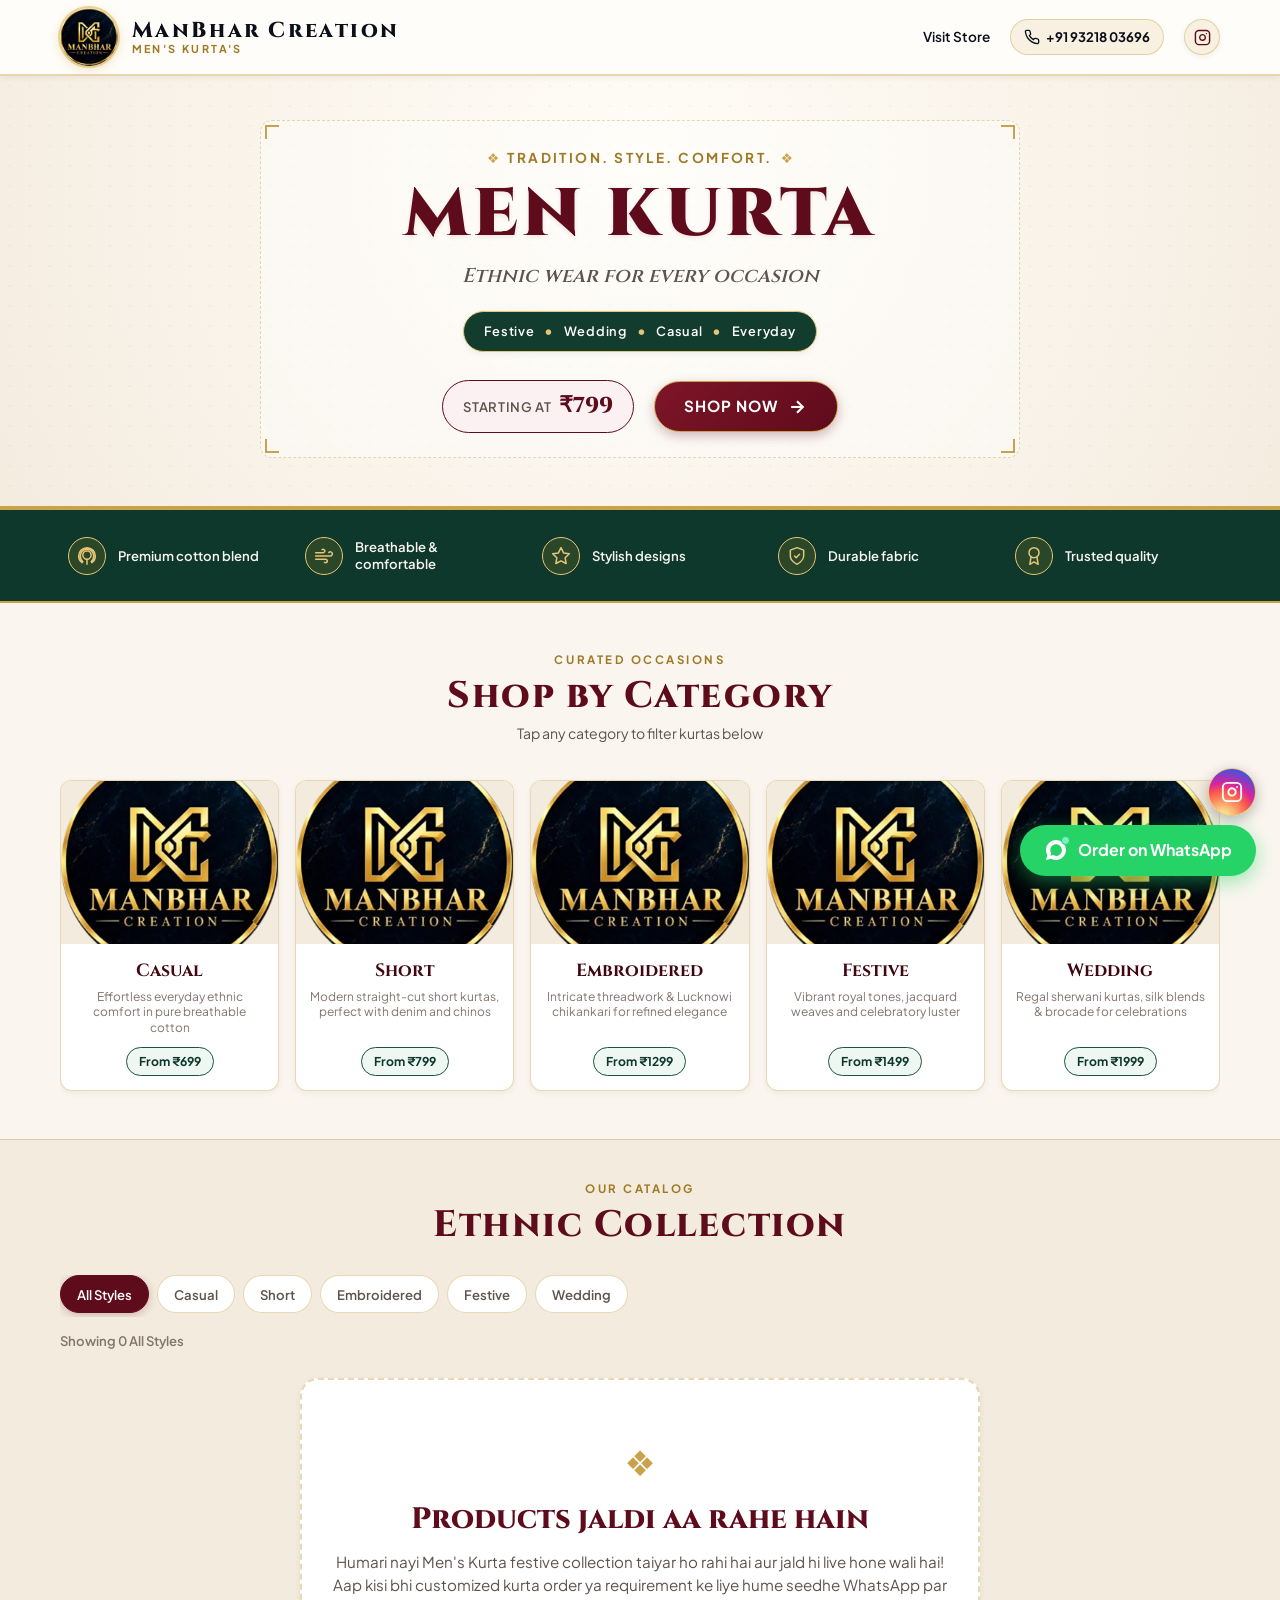
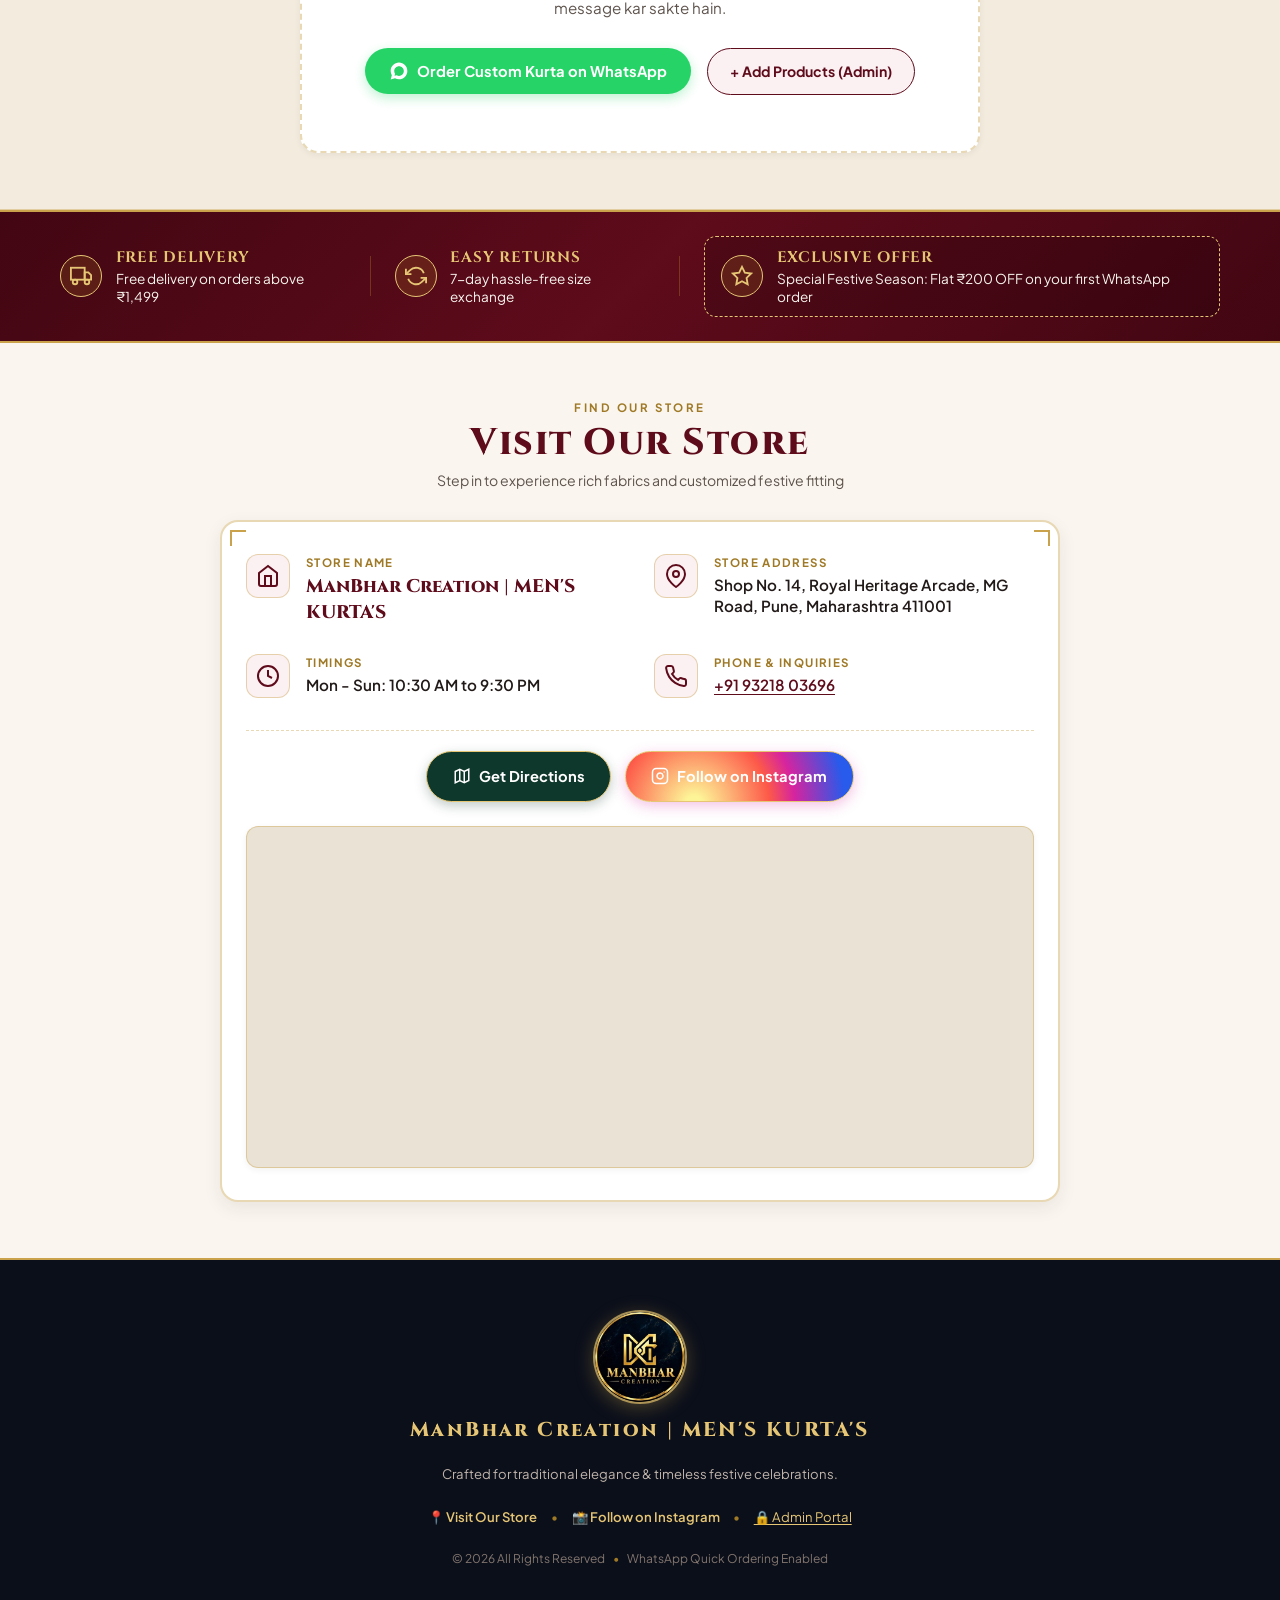
==== commit 0a81939b: "Update admin single password and assets" ====
--- a/index.html
+++ b/index.html
@@ -33,8 +33,9 @@
   <link rel="preconnect" href="https://fonts.gstatic.com" crossorigin>
   <link href="https://fonts.googleapis.com/css2?family=Cinzel:wght@600;700;800;900&family=Plus+Jakarta+Sans:wght@400;500;600;700&family=Rozha+One&display=swap" rel="stylesheet">
 
-  <!-- Supabase Client SDK -->
+  <!-- Supabase Client SDK & Global Config -->
   <script src="https://cdn.jsdelivr.net/npm/@supabase/supabase-js@2"></script>
+  <script src="config.js"></script>
 
   <link rel="stylesheet" href="style.css">
 </head>
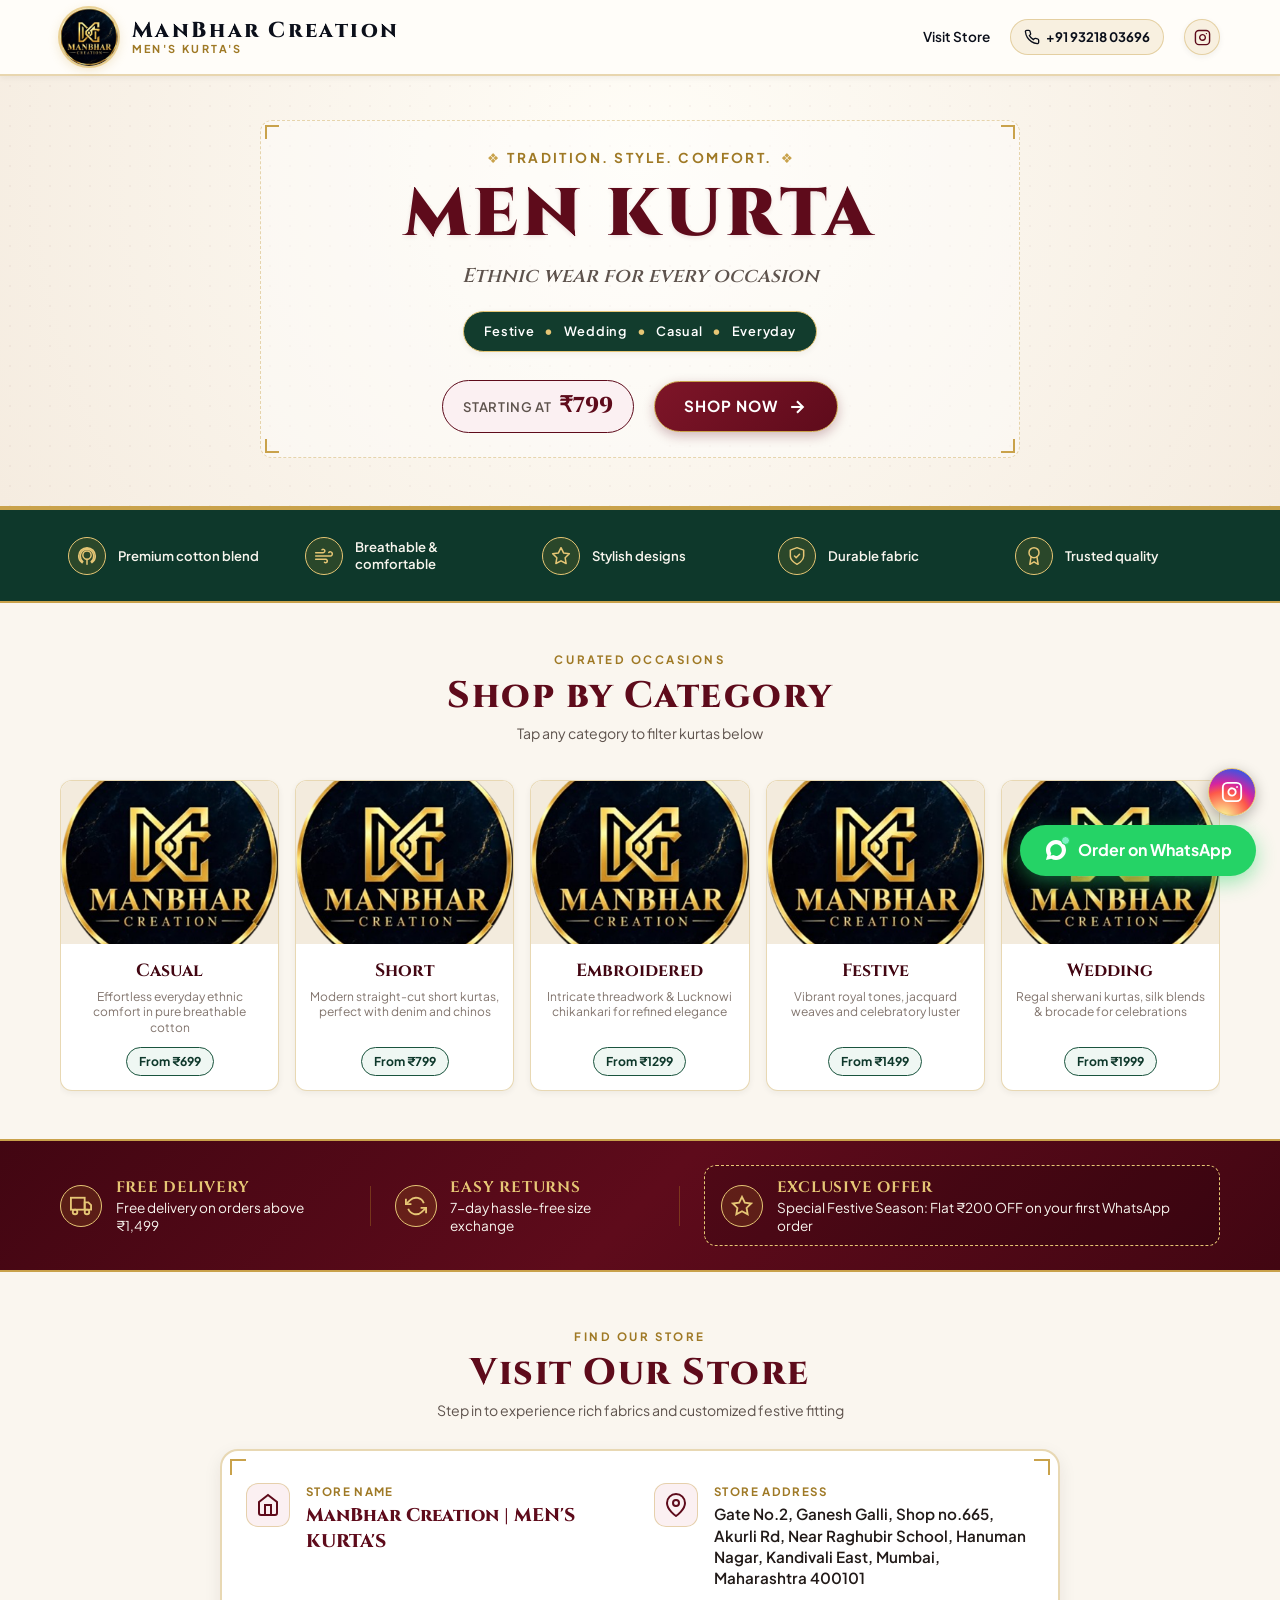
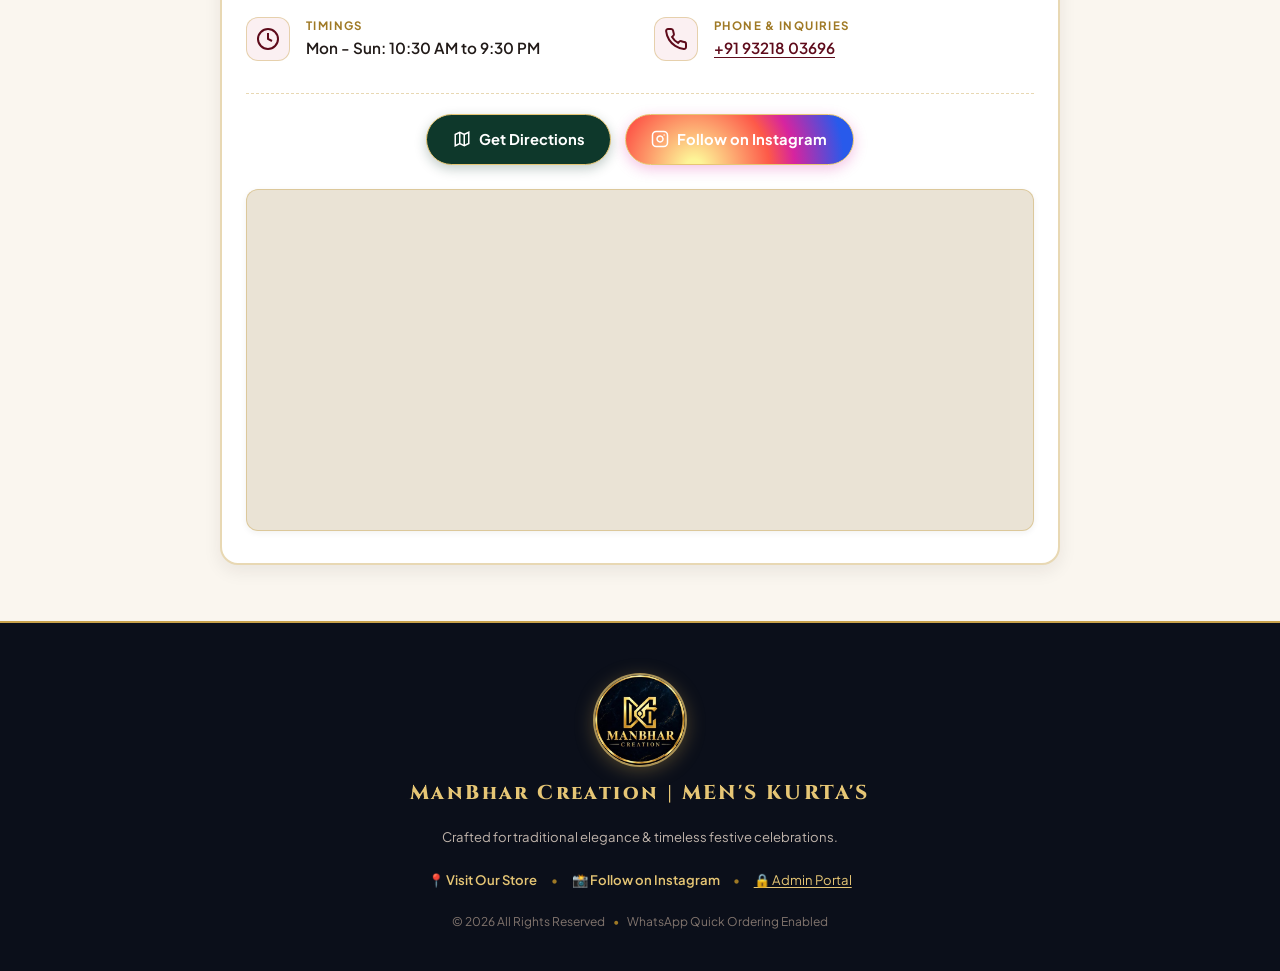
==== commit 982d073c: "Update store address to Kandivali Mumbai" ====
--- a/index.html
+++ b/index.html
@@ -324,7 +324,7 @@
               </div>
               <div class="visit-info">
                 <span class="visit-label">Store Address</span>
-                <span class="visit-val" id="visitAddress">Shop No. 14, Royal Heritage Arcade, MG Road, Pune, Maharashtra 411001</span>
+                <span class="visit-val" id="visitAddress">Gate No.2, Ganesh Galli, Shop no.665, Akurli Rd, Near Raghubir School, Hanuman Nagar, Kandivali East, Mumbai, Maharashtra 400101</span>
               </div>
             </div>
 
@@ -371,7 +371,7 @@
             <iframe 
               id="visitMapIframe" 
               class="visit-map-iframe" 
-              src="https://maps.google.com/maps?q=Shop%20No.%2014%2C%20Royal%20Heritage%20Arcade%2C%20MG%20Road%2C%20Pune%2C%20Maharashtra%20411001&t=&z=15&ie=UTF8&iwloc=&output=embed" 
+              src="https://maps.google.com/maps?q=Gate%20No.2%2C%20Ganesh%20Galli%2C%20Shop%20no.665%2C%20Akurli%20Rd%2C%20Near%20Raghubir%20School%2C%20Hanuman%20Nagar%2C%20Kandivali%20East%2C%20Mumbai%2C%20Maharashtra%20400101&t=&z=15&ie=UTF8&iwloc=&output=embed" 
               width="100%" 
               height="320" 
               style="border:0;" 
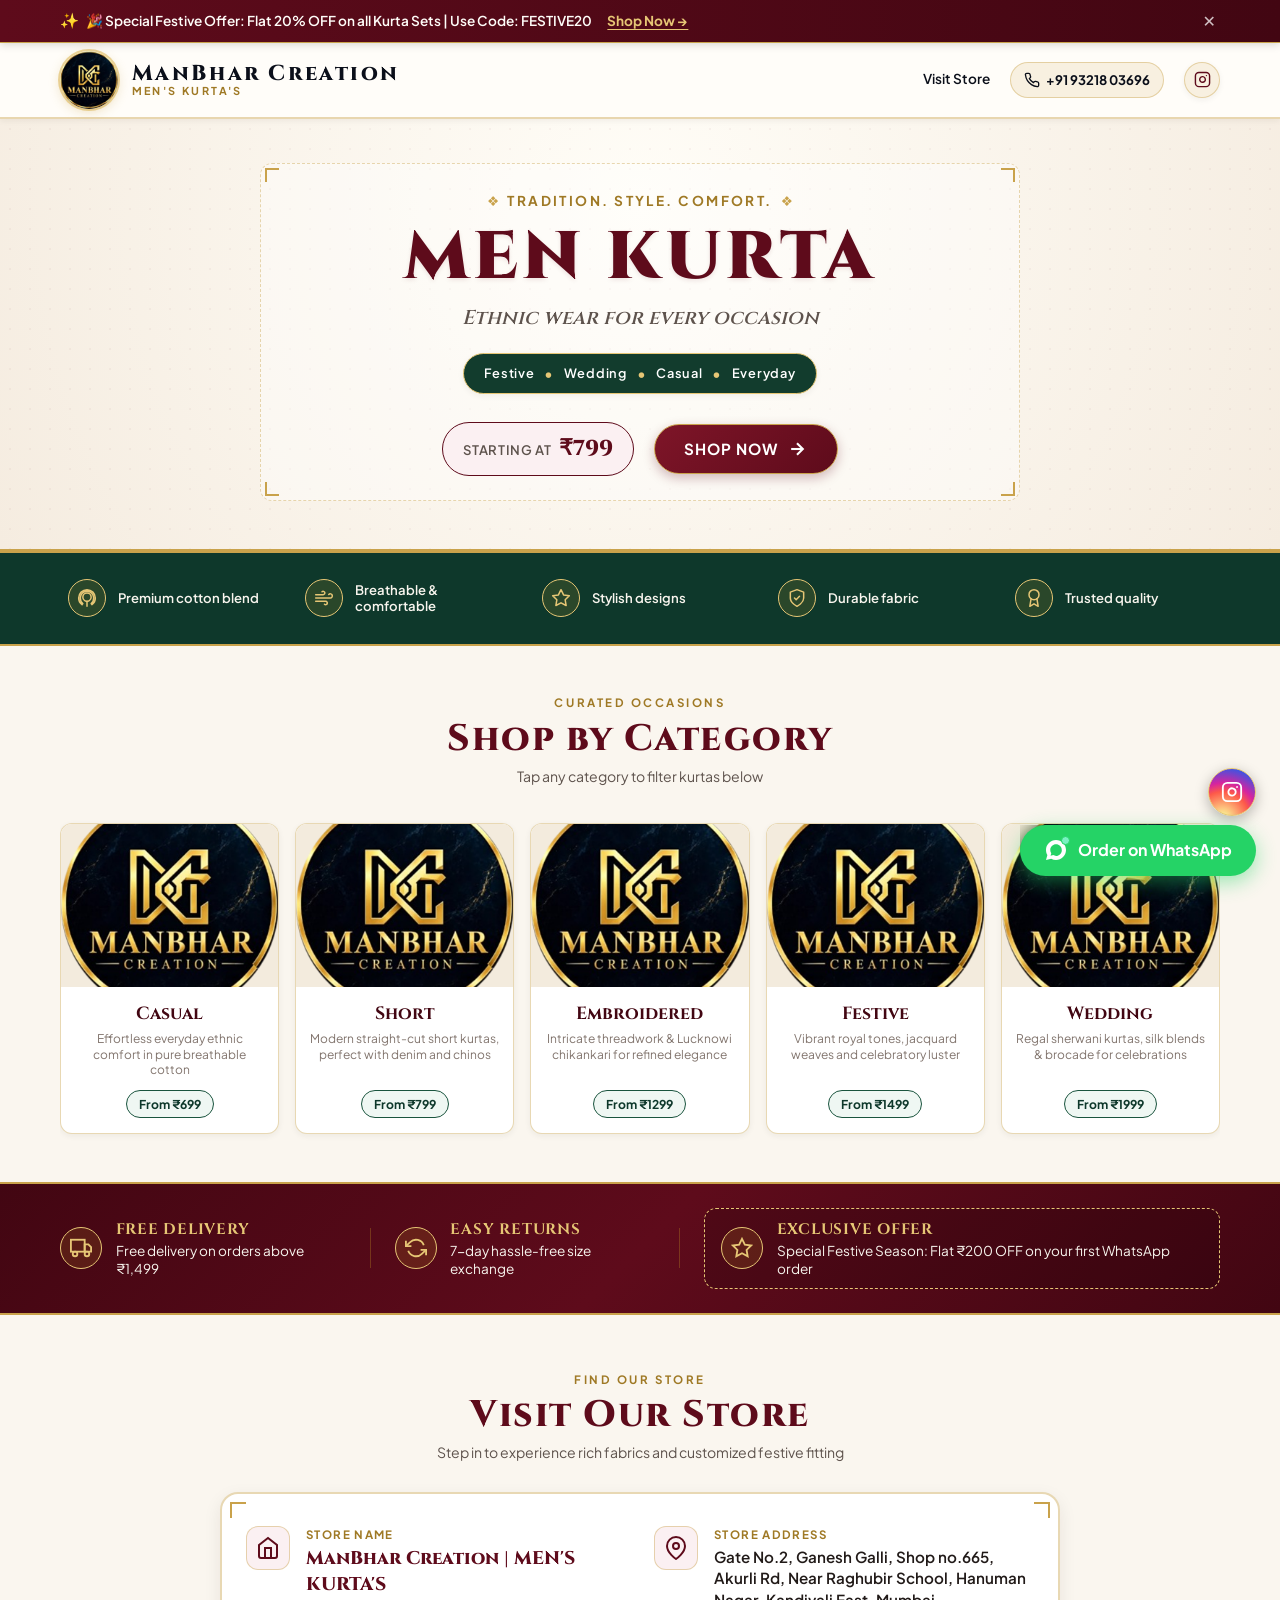
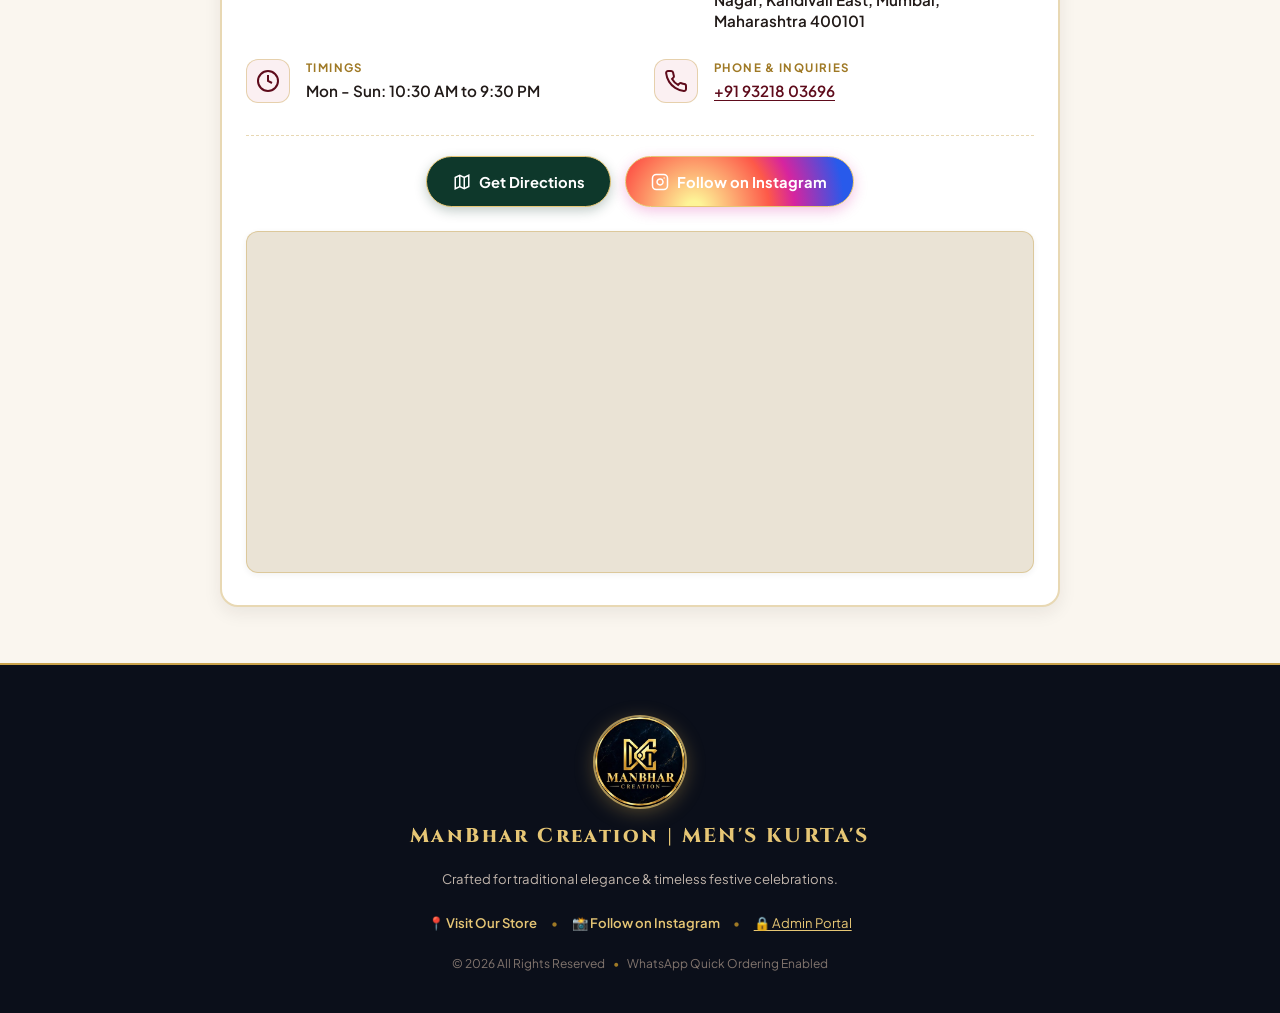
==== commit 4a095cab: "Add quantity bundle pricing and update RLS" ====
--- a/index.html
+++ b/index.html
@@ -40,6 +40,22 @@
   <link rel="stylesheet" href="style.css">
 </head>
 <body>
+
+  <!-- TOP ANNOUNCEMENT BAR (Controlled from Admin -> Offers) -->
+  <div id="topAnnouncementBar" class="top-announcement-bar bar-maroon" style="display: none;">
+    <div class="container announcement-inner">
+      <div class="announcement-content">
+        <span class="announcement-icon">✨</span>
+        <span id="announcementText" class="announcement-text"></span>
+        <a id="announcementLink" href="#products" class="announcement-cta-link" style="display: none;">Shop Now →</a>
+      </div>
+      <div id="announcementTimerWrap" class="announcement-timer-wrap" style="display: none;">
+        <span class="timer-label">Ends in:</span>
+        <span id="announcementCountdown" class="announcement-countdown-badge">00:00:00</span>
+      </div>
+      <button type="button" id="closeAnnouncementBtn" class="announcement-close-btn" aria-label="Close Announcement">✕</button>
+    </div>
+  </div>
 
   <!-- TOP BRAND NAV BAR -->
   <header class="site-header" id="siteHeader">
@@ -228,6 +244,7 @@
         <div class="filter-controls-bar">
           <div class="filter-pill-list" id="categoryFilterPills">
             <button class="filter-pill active" data-category="all">All Styles</button>
+            <button class="filter-pill filter-pill-offers" data-category="offers">🎁 Offers</button>
             <button class="filter-pill" data-category="casual">Casual</button>
             <button class="filter-pill" data-category="short">Short</button>
             <button class="filter-pill" data-category="embroidered">Embroidered</button>
@@ -481,6 +498,24 @@
     </a>
   </div>
 
+  <!-- FESTIVAL OFFER POPUP MODAL -->
+  <div id="festivalPopupOverlay" class="festival-popup-overlay" style="display: none;" aria-hidden="true">
+    <div class="festival-popup-card" role="dialog" aria-modal="true">
+      <button type="button" class="festival-popup-close-btn" id="festivalPopupCloseBtn" aria-label="Close offer">✕</button>
+      <div id="festivalPopupImgWrap" class="festival-popup-img-wrap" style="display: none;">
+        <img id="festivalPopupImg" src="" alt="Festival Offer" class="festival-popup-img">
+      </div>
+      <div class="festival-popup-body">
+        <span class="festival-popup-eyebrow">✨ EXCLUSIVE CELEBRATION ✨</span>
+        <h3 id="festivalPopupTitle" class="festival-popup-title"></h3>
+        <p id="festivalPopupText" class="festival-popup-text"></p>
+        <div class="festival-popup-actions">
+          <a id="festivalPopupCta" href="#products" class="btn-festival-cta">Shop Offers Now</a>
+        </div>
+      </div>
+    </div>
+  </div>
+
   <script src="app.js"></script>
 </body>
 </html>
--- a/style.css
+++ b/style.css
@@ -1923,3 +1923,563 @@
   color: #FFFFFF;
 }
 
+/* ==========================================================================
+   OFFERS & PROMOTIONS SYSTEM (ManBhar Royal Ethnic Theme)
+   ========================================================================== */
+
+/* 1. TOP ANNOUNCEMENT BAR */
+.top-announcement-bar {
+  width: 100%;
+  position: relative;
+  z-index: 1001;
+  padding: 0.55rem 1rem;
+  font-size: 0.85rem;
+  font-weight: 600;
+  color: #FFFFFF;
+  box-shadow: 0 2px 8px rgba(0, 0, 0, 0.15);
+  transition: all 0.3s ease;
+}
+
+.top-announcement-bar.bar-maroon {
+  background: linear-gradient(90deg, #5E0B1B 0%, #420612 100%);
+  border-bottom: 1.5px solid var(--gold-primary);
+  color: #FFFDF9;
+}
+
+.top-announcement-bar.bar-gold {
+  background: linear-gradient(90deg, #B8860B 0%, #8C6200 100%);
+  border-bottom: 1.5px solid #E6C675;
+  color: #FFFFFF;
+}
+
+.top-announcement-bar.bar-green {
+  background: linear-gradient(90deg, #1E3A2F 0%, #0E281F 100%);
+  border-bottom: 1.5px solid var(--gold-primary);
+  color: #FFFDF9;
+}
+
+.announcement-inner {
+  display: flex;
+  align-items: center;
+  justify-content: space-between;
+  gap: 0.75rem;
+  flex-wrap: wrap;
+}
+
+.announcement-content {
+  display: flex;
+  align-items: center;
+  gap: 0.45rem;
+  flex: 1 1 auto;
+  min-width: 0;
+}
+
+.announcement-icon {
+  font-size: 0.95rem;
+  flex-shrink: 0;
+}
+
+.announcement-text {
+  line-height: 1.35;
+  word-break: break-word;
+}
+
+.announcement-cta-link {
+  color: var(--gold-light);
+  text-decoration: underline;
+  text-underline-offset: 3px;
+  font-weight: 700;
+  margin-left: 0.5rem;
+  white-space: nowrap;
+  transition: color 0.2s ease;
+}
+
+.announcement-cta-link:hover {
+  color: #FFFFFF;
+}
+
+.announcement-timer-wrap {
+  display: inline-flex;
+  align-items: center;
+  gap: 0.4rem;
+  font-size: 0.78rem;
+  flex-shrink: 0;
+  background: rgba(0, 0, 0, 0.35);
+  padding: 0.2rem 0.6rem;
+  border-radius: 999px;
+  border: 1px solid rgba(201, 162, 75, 0.4);
+}
+
+.announcement-timer-wrap .timer-label {
+  color: var(--gold-light);
+  font-size: 0.75rem;
+  text-transform: uppercase;
+  letter-spacing: 0.5px;
+}
+
+.announcement-countdown-badge {
+  font-family: monospace;
+  font-weight: 700;
+  font-size: 0.85rem;
+  color: #FFFFFF;
+  letter-spacing: 0.5px;
+}
+
+.announcement-close-btn {
+  background: transparent;
+  border: none;
+  color: rgba(255, 255, 255, 0.75);
+  font-size: 1rem;
+  line-height: 1;
+  cursor: pointer;
+  padding: 0.25rem;
+  border-radius: 4px;
+  display: flex;
+  align-items: center;
+  justify-content: center;
+  flex-shrink: 0;
+  transition: color 0.2s ease, background 0.2s ease;
+}
+
+.announcement-close-btn:hover {
+  color: #FFFFFF;
+  background: rgba(255, 255, 255, 0.15);
+}
+
+@media (max-width: 600px) {
+  .top-announcement-bar {
+    padding: 0.45rem 0.75rem;
+    font-size: 0.78rem;
+  }
+  .announcement-inner {
+    justify-content: center;
+    text-align: center;
+  }
+  .announcement-content {
+    justify-content: center;
+  }
+  .announcement-close-btn {
+    position: absolute;
+    right: 0.4rem;
+    top: 50%;
+    transform: translateY(-50%);
+  }
+}
+
+/* 2. OFFERS FILTER PILL */
+.filter-pill-offers {
+  background: linear-gradient(135deg, #FFF5EB 0%, #FEE8D6 100%) !important;
+  color: #A32800 !important;
+  border-color: #F59E0B !important;
+  font-weight: 700 !important;
+}
+
+.filter-pill-offers.active {
+  background: linear-gradient(135deg, #B45309 0%, #78350F 100%) !important;
+  color: #FFFFFF !important;
+  border-color: #D97706 !important;
+  box-shadow: 0 4px 12px rgba(180, 83, 9, 0.3) !important;
+}
+
+/* 3. PRODUCT CARD OFFERS & DISCOUNT BADGES */
+.product-discount-pill {
+  position: absolute;
+  top: 10px;
+  right: 10px;
+  background: linear-gradient(135deg, #5E0B1B 0%, #8E1B31 100%);
+  color: #FFFDF9;
+  border: 1px solid var(--gold-light);
+  font-size: 0.7rem;
+  font-weight: 800;
+  letter-spacing: 0.5px;
+  padding: 3px 8px;
+  border-radius: 4px;
+  box-shadow: 0 3px 10px rgba(94, 11, 27, 0.4);
+  z-index: 2;
+  text-transform: uppercase;
+}
+
+.product-flash-badge {
+  display: inline-flex;
+  align-items: center;
+  gap: 0.35rem;
+  background: #FFF1F2;
+  border: 1px solid #FDA4AF;
+  color: #BE123C;
+  font-size: 0.72rem;
+  font-weight: 700;
+  padding: 2px 8px;
+  border-radius: 4px;
+  margin-top: 0.4rem;
+  margin-bottom: 0.2rem;
+}
+
+.flash-pulse-dot {
+  width: 6px;
+  height: 6px;
+  background-color: #E11D48;
+  border-radius: 50%;
+  animation: pulseFlash 1.5s infinite;
+}
+
+@keyframes pulseFlash {
+  0% { transform: scale(0.95); box-shadow: 0 0 0 0 rgba(225, 29, 72, 0.7); }
+  70% { transform: scale(1.15); box-shadow: 0 0 0 6px rgba(225, 29, 72, 0); }
+  100% { transform: scale(0.95); box-shadow: 0 0 0 0 rgba(225, 29, 72, 0); }
+}
+
+.flash-timer-text {
+  font-family: monospace;
+  font-weight: 700;
+  color: #9F1239;
+}
+
+/* 4. COUPON CODE BOX ON PRODUCT CARD */
+.product-coupon-box {
+  margin-top: 0.65rem;
+  padding: 0.55rem;
+  background: var(--bg-cream-tint);
+  border: 1px dashed var(--gold-primary);
+  border-radius: var(--radius-sm);
+  transition: all 0.2s ease;
+}
+
+.coupon-input-group {
+  display: flex;
+  gap: 0.35rem;
+}
+
+.coupon-input {
+  flex: 1;
+  min-width: 0;
+  padding: 0.35rem 0.5rem;
+  font-size: 0.78rem;
+  font-family: inherit;
+  text-transform: uppercase;
+  font-weight: 600;
+  border: 1px solid rgba(201, 162, 75, 0.5);
+  border-radius: 4px;
+  background: #FFFFFF;
+  color: var(--text-primary);
+}
+
+.coupon-input::placeholder {
+  text-transform: none;
+  font-weight: 400;
+  color: var(--text-muted);
+  font-size: 0.74rem;
+}
+
+.coupon-input:focus {
+  outline: none;
+  border-color: var(--maroon-deep);
+  box-shadow: 0 0 0 2px rgba(94, 11, 27, 0.12);
+}
+
+.btn-apply-coupon {
+  padding: 0.35rem 0.75rem;
+  font-size: 0.75rem;
+  font-weight: 700;
+  background: var(--maroon-deep);
+  color: #FFFFFF;
+  border: none;
+  border-radius: 4px;
+  cursor: pointer;
+  white-space: nowrap;
+  transition: background 0.2s ease, transform 0.1s ease;
+}
+
+.btn-apply-coupon:hover {
+  background: var(--maroon-light);
+}
+
+.btn-apply-coupon:active {
+  transform: scale(0.97);
+}
+
+.coupon-feedback {
+  margin-top: 0.35rem;
+  font-size: 0.74rem;
+  line-height: 1.3;
+}
+
+.coupon-feedback.success {
+  color: #15803D;
+  font-weight: 600;
+  display: flex;
+  align-items: center;
+  justify-content: space-between;
+  gap: 0.3rem;
+}
+
+.coupon-feedback.error {
+  color: #DC2626;
+  font-weight: 600;
+}
+
+.btn-remove-coupon {
+  background: transparent;
+  border: none;
+  color: #DC2626;
+  text-decoration: underline;
+  cursor: pointer;
+  font-size: 0.7rem;
+  padding: 0;
+}
+
+.price-disclaimer-note {
+  font-size: 0.72rem;
+  color: var(--text-muted);
+  font-style: italic;
+  margin-top: 0.35rem;
+  text-align: center;
+}
+
+/* 5. FESTIVAL OFFER POPUP MODAL */
+.festival-popup-overlay {
+  position: fixed;
+  inset: 0;
+  background: rgba(11, 15, 26, 0.75);
+  backdrop-filter: blur(4px);
+  z-index: 99999;
+  display: flex;
+  align-items: center;
+  justify-content: center;
+  padding: 1rem;
+  animation: fadeInPopup 0.3s ease;
+}
+
+@keyframes fadeInPopup {
+  from { opacity: 0; }
+  to { opacity: 1; }
+}
+
+.festival-popup-card {
+  width: 100%;
+  max-width: 440px;
+  background: #FFFDF9;
+  border: 2px solid var(--gold-primary);
+  border-radius: 16px;
+  box-shadow: 0 16px 48px rgba(0, 0, 0, 0.35), 0 0 24px rgba(201, 162, 75, 0.2);
+  position: relative;
+  overflow: hidden;
+  animation: slideUpPopup 0.35s cubic-bezier(0.16, 1, 0.3, 1);
+}
+
+@keyframes slideUpPopup {
+  from { transform: translateY(24px) scale(0.95); opacity: 0; }
+  to { transform: translateY(0) scale(1); opacity: 1; }
+}
+
+.festival-popup-close-btn {
+  position: absolute;
+  top: 10px;
+  right: 12px;
+  width: 32px;
+  height: 32px;
+  border-radius: 50%;
+  background: rgba(255, 255, 255, 0.85);
+  border: 1px solid var(--gold-primary);
+  color: var(--maroon-deep);
+  font-size: 1rem;
+  font-weight: 700;
+  display: flex;
+  align-items: center;
+  justify-content: center;
+  cursor: pointer;
+  z-index: 10;
+  transition: all 0.2s ease;
+}
+
+.festival-popup-close-btn:hover {
+  background: var(--maroon-deep);
+  color: #FFFFFF;
+}
+
+.festival-popup-img-wrap {
+  width: 100%;
+  max-height: 220px;
+  overflow: hidden;
+  background: #F4ECE1;
+  border-bottom: 2px solid var(--gold-primary);
+}
+
+.festival-popup-img {
+  width: 100%;
+  height: 100%;
+  object-fit: cover;
+  display: block;
+}
+
+.festival-popup-body {
+  padding: 1.5rem 1.25rem 1.25rem;
+  text-align: center;
+}
+
+.festival-popup-eyebrow {
+  display: inline-block;
+  font-size: 0.72rem;
+  font-weight: 800;
+  letter-spacing: 1px;
+  color: var(--gold-dark);
+  margin-bottom: 0.35rem;
+}
+
+.festival-popup-title {
+  font-family: var(--font-serif);
+  font-size: 1.35rem;
+  color: var(--maroon-deep);
+  margin-bottom: 0.6rem;
+  line-height: 1.25;
+}
+
+.festival-popup-text {
+  font-size: 0.88rem;
+  color: var(--text-secondary);
+  line-height: 1.5;
+  margin-bottom: 1.2rem;
+}
+
+.festival-popup-actions {
+  display: flex;
+  justify-content: center;
+}
+
+.btn-festival-cta {
+  display: inline-block;
+  background: linear-gradient(135deg, #5E0B1B 0%, #7E1528 100%);
+  color: #FFFFFF;
+  border: 1px solid var(--gold-primary);
+  padding: 0.75rem 1.5rem;
+  border-radius: 999px;
+  font-weight: 700;
+  font-size: 0.92rem;
+  text-decoration: none;
+  box-shadow: 0 4px 14px rgba(94, 11, 27, 0.3);
+  transition: all 0.2s ease;
+}
+
+.btn-festival-cta:hover {
+  background: linear-gradient(135deg, #7E1528 0%, #420612 100%);
+  box-shadow: 0 6px 18px rgba(94, 11, 27, 0.4);
+  transform: translateY(-1px);
+}
+
+/* ==========================================================================
+   QUANTITY BUNDLE PRICING STYLING
+   ========================================================================== */
+
+/* Teaser badge on product card */
+.bundle-offer-teaser {
+  display: flex;
+  align-items: center;
+  flex-wrap: wrap;
+  gap: 0.35rem;
+  background: #FFFBEB;
+  border: 1px dashed #F59E0B;
+  border-radius: 6px;
+  padding: 0.3rem 0.55rem;
+  margin: 0.35rem 0;
+  font-size: 0.74rem;
+  font-weight: 700;
+  color: #92400E;
+  line-height: 1.35;
+}
+
+.bundle-tier-chip {
+  display: inline-block;
+  white-space: nowrap;
+}
+
+.bundle-tier-chip.disabled-stock {
+  opacity: 0.45;
+  text-decoration: line-through;
+  filter: grayscale(1);
+}
+
+.bundle-tier-sep {
+  color: #D97706;
+  opacity: 0.6;
+}
+
+/* Dynamic Live Bundle Price Box */
+.product-bundle-price-box {
+  margin-top: 0.45rem;
+  padding: 0.45rem 0.65rem;
+  border-radius: 6px;
+  background: #F0FDF4;
+  border: 1px solid #BBF7D0;
+  font-size: 0.8rem;
+  color: #166534;
+  line-height: 1.4;
+  transition: all 0.25s ease;
+}
+
+.product-bundle-price-box.normal {
+  background: #FAF8F5;
+  border-color: rgba(201, 162, 75, 0.3);
+  color: var(--text-secondary);
+}
+
+.bundle-live-headline {
+  display: flex;
+  align-items: baseline;
+  justify-content: space-between;
+  gap: 0.5rem;
+  flex-wrap: wrap;
+}
+
+.bundle-live-title {
+  font-weight: 800;
+  color: #15803D;
+  font-size: 0.88rem;
+}
+
+.product-bundle-price-box.normal .bundle-live-title {
+  color: var(--text-primary);
+  font-weight: 700;
+}
+
+.bundle-cut-price {
+  text-decoration: line-through;
+  color: var(--text-muted);
+  font-size: 0.76rem;
+  margin-right: 0.3rem;
+}
+
+.bundle-savings-badge {
+  display: inline-block;
+  background: #DCFCE7;
+  color: #15803D;
+  font-weight: 800;
+  font-size: 0.7rem;
+  padding: 1px 6px;
+  border-radius: 4px;
+  border: 1px solid #86EFAC;
+}
+
+/* Nudge to buy more for next tier */
+.bundle-nudge-note {
+  margin-top: 0.3rem;
+  font-size: 0.73rem;
+  color: #B45309;
+  font-weight: 600;
+  display: flex;
+  align-items: center;
+  gap: 0.3rem;
+  line-height: 1.3;
+}
+
+/* Free delivery unlocked badge */
+.bundle-free-delivery-badge {
+  display: inline-flex;
+  align-items: center;
+  gap: 0.25rem;
+  color: #047857;
+  font-weight: 700;
+  font-size: 0.72rem;
+  margin-top: 0.25rem;
+}
+
+
+
